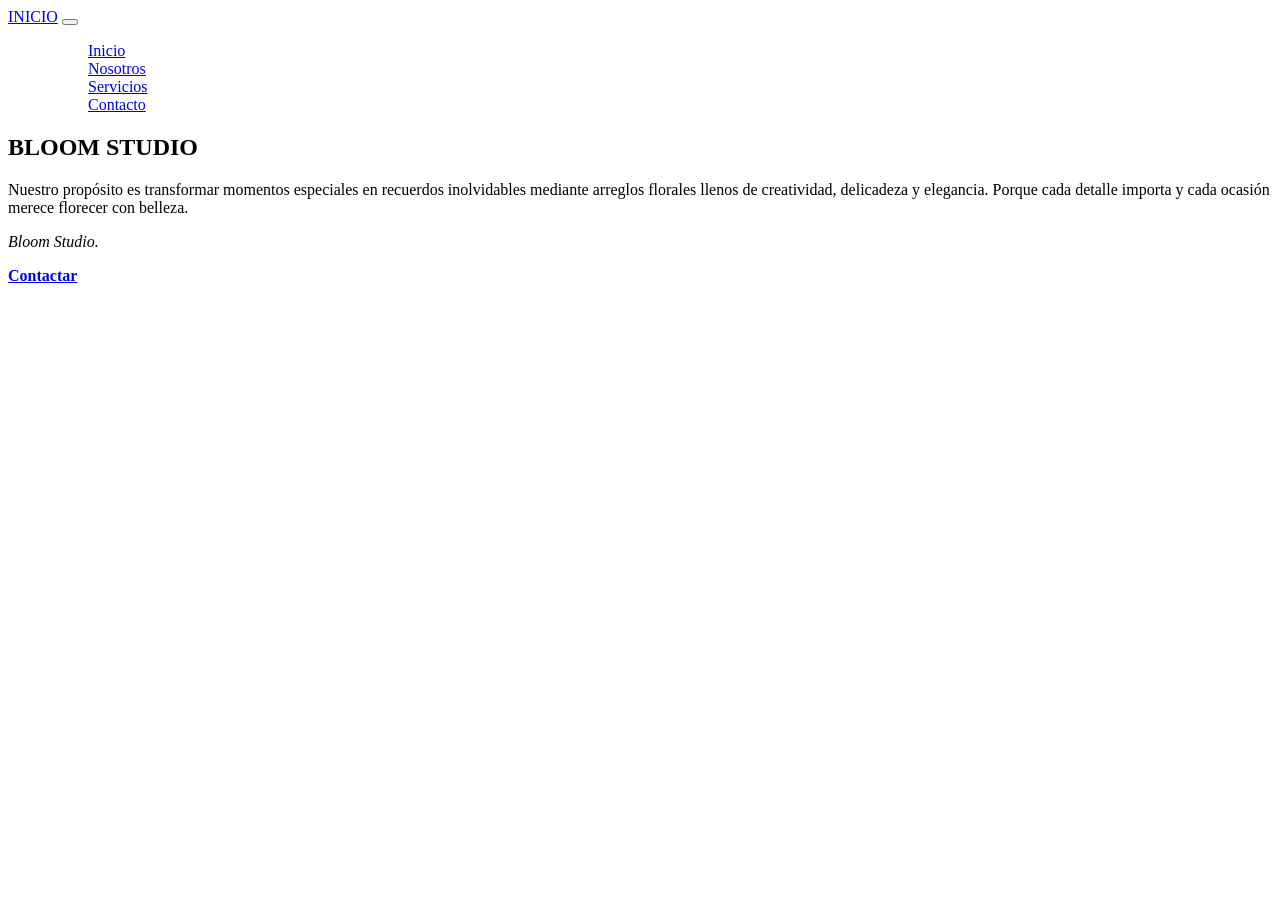
==== index.html @ 8b6452bd "Primer commit - Proyecto Bloom Studio" ====
<!DOCTYPE html>
<html lang="es">
<head>
    <meta charset="UTF-8">
    <meta name="viewport" content="width=device-width, initial-scale=1.0">
    <title>BLOOM ST.</title>
    <link rel="stylesheet" href="./css/estilos.css">
</head>
    <header class="header">
        <a href="Index.html" class="logo">INICIO</a>

        <button class="Navegacion" id="btnMenu">
            <span></span>
            <span></span>
            <span></span>
        </button>
            <ul>
                <ul><a href="Index.html">Inicio</a></ul>
                <ul><a href="Nosotros.html">Nosotros</a></ul>
                <ul><a href="Servicios.html">Servicios</a></ul>
                <ul><a href="contacto.html">Contacto</a></ul>
            </ul>
    </header>
<body>
    <main>
        <section class = "Cotenido portada">        
            <h1><strong>BLOOM STUDIO</strong></h1>
            <p>Nuestro propósito es transformar momentos especiales en recuerdos inolvidables mediante arreglos florales llenos de creatividad, delicadeza y elegancia. Porque cada detalle importa y cada ocasión merece florecer con belleza.</p>
            <p><em>Bloom Studio.</em></p>
            <a href="Contacto.html" class = "boton"><strong>Contactar</strong></a>
        </section>

    </main>

</body>
---- css/estilos.css ----
/*Paleta de colores a utilizar 
:root {
    --color-fondo: #F5F1E8;
    --color-secundario: #8A9A7B;
    --color-principal: #344536;
}*/
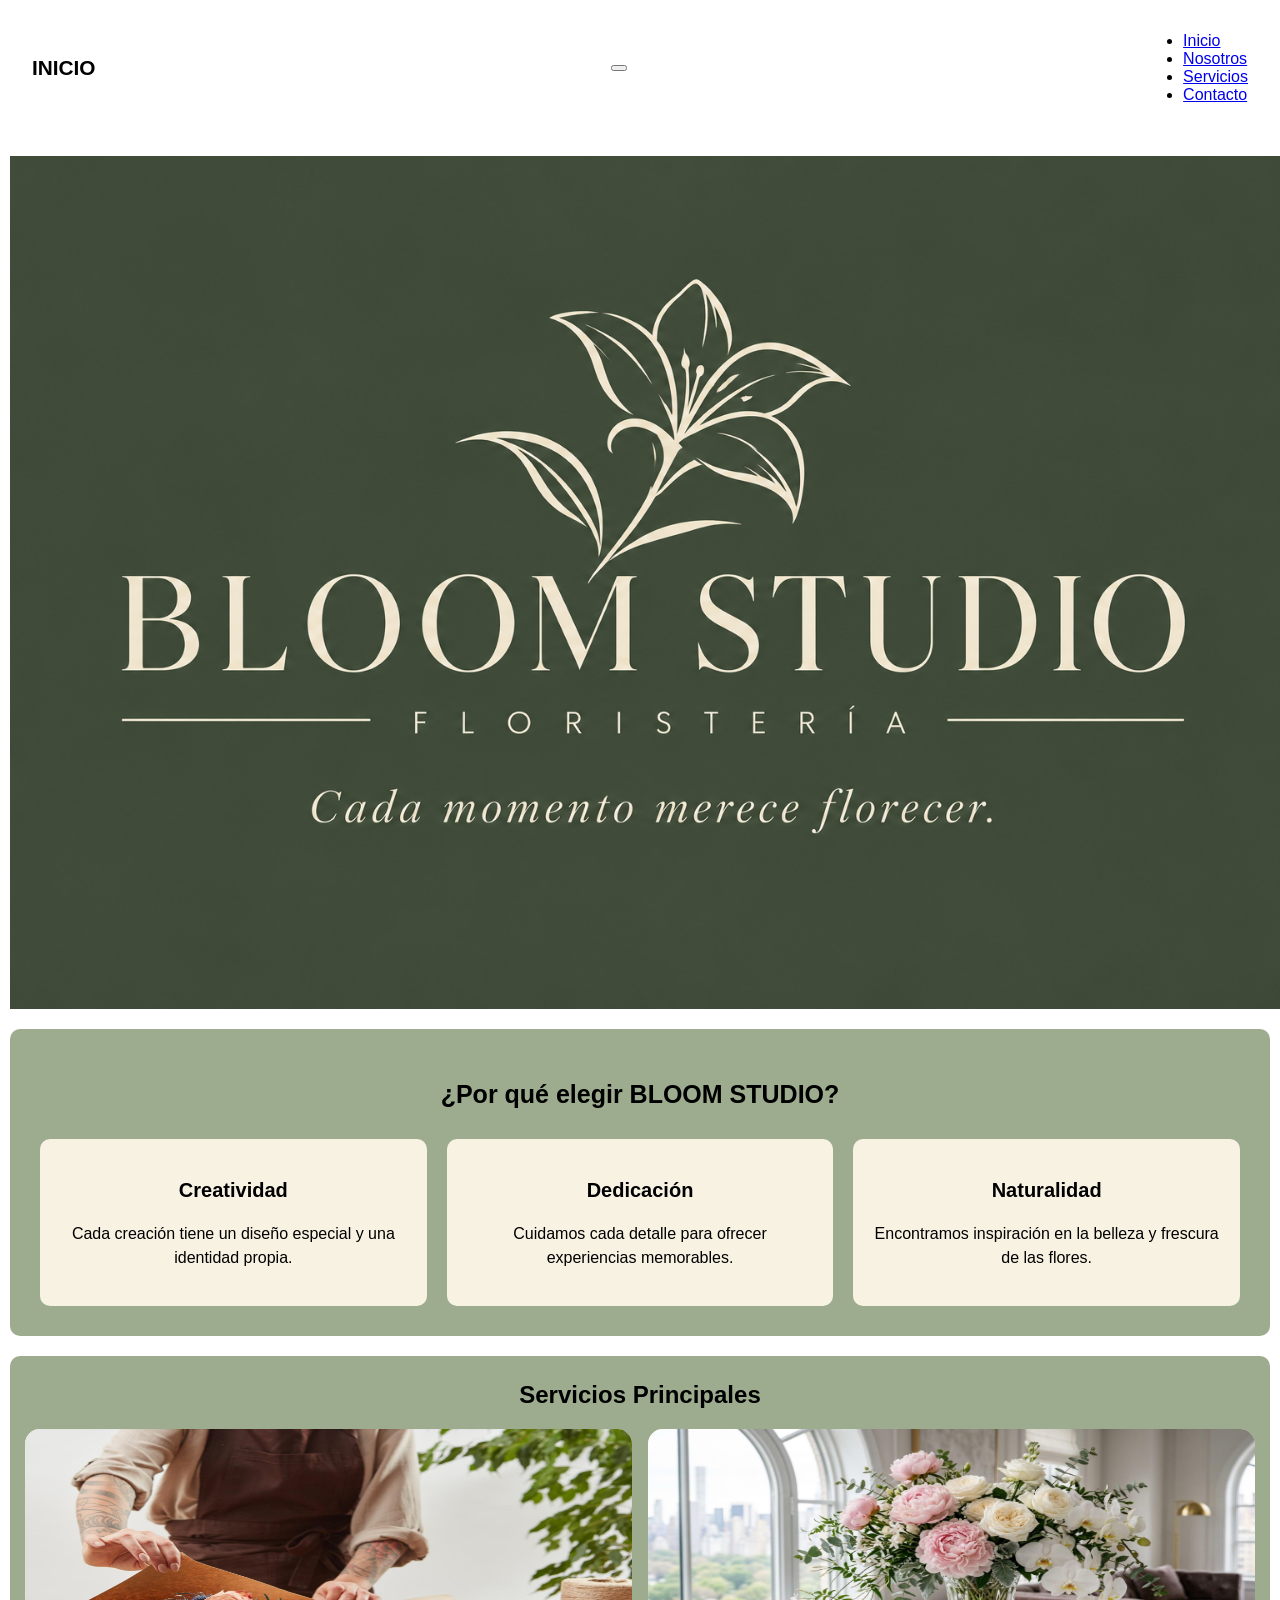
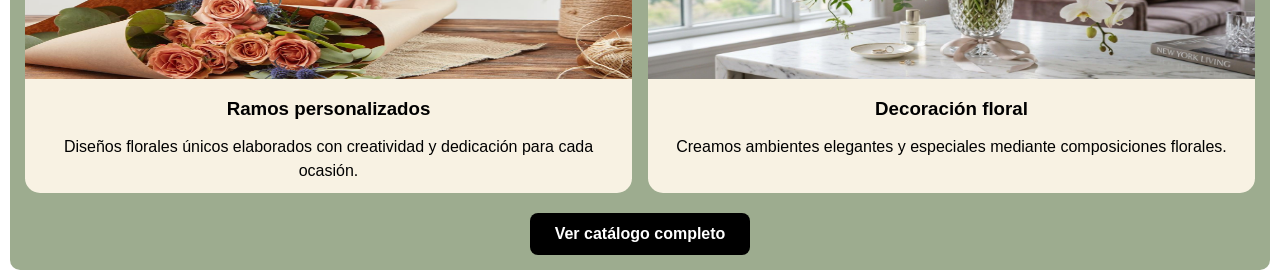
==== commit 6b8d85e0: "mitad del trabajo pagina index" ====
--- a/index.html
+++ b/index.html
@@ -1,11 +1,15 @@
 <!DOCTYPE html>
 <html lang="es">
+
 <head>
     <meta charset="UTF-8">
     <meta name="viewport" content="width=device-width, initial-scale=1.0">
     <title>BLOOM ST.</title>
     <link rel="stylesheet" href="./css/estilos.css">
 </head>
+
+<body>
+
     <header class="header">
         <a href="Index.html" class="logo">INICIO</a>
 
@@ -14,22 +18,95 @@
             <span></span>
             <span></span>
         </button>
-            <ul>
-                <ul><a href="Index.html">Inicio</a></ul>
-                <ul><a href="Nosotros.html">Nosotros</a></ul>
-                <ul><a href="Servicios.html">Servicios</a></ul>
-                <ul><a href="contacto.html">Contacto</a></ul>
-            </ul>
+
+        <ul>
+            <li><a href="Index.html">Inicio</a></li>
+            <li><a href="Nosotros.html">Nosotros</a></li>
+            <li><a href="Servicios.html">Servicios</a></li>
+            <li><a href="contacto.html">Contacto</a></li>
+        </ul>
     </header>
-<body>
+
     <main>
-        <section class = "Cotenido portada">        
-            <h1><strong>BLOOM STUDIO</strong></h1>
-            <p>Nuestro propósito es transformar momentos especiales en recuerdos inolvidables mediante arreglos florales llenos de creatividad, delicadeza y elegancia. Porque cada detalle importa y cada ocasión merece florecer con belleza.</p>
-            <p><em>Bloom Studio.</em></p>
-            <a href="Contacto.html" class = "boton"><strong>Contactar</strong></a>
+
+        <div class="contenedor-principal">
+
+        <section class="portada">
+        <img src="img/portadalogo.png" alt="BLOOM STUDIO Floristería">
+    </section>
+
+    <section class="contenedor-secundario">
+
+        <h2>¿Por qué elegir BLOOM STUDIO?</h2>
+
+        <div class="detalle">
+
+            <article>
+                <h3>Creatividad</h3>
+                <p>Cada creación tiene un diseño especial y una identidad propia.</p>
+            </article>
+
+            <article>
+                <h3>Dedicación</h3>
+                <p>Cuidamos cada detalle para ofrecer experiencias memorables.</p>
+            </article>
+
+            <article>
+                <h3>Naturalidad</h3>
+                <p>Encontramos inspiración en la belleza y frescura de las flores.</p>
+            </article>
+
+        </div>
+
+    </section>
+        </div>
+        
+
+        <section class="contenido servicios">
+
+            <div class="contenedor-cards">
+
+                <h2>Servicios Principales</h2>
+
+                <div class="cards">
+
+                    <article class="tarjeta">
+                        <img src="img/S.ramos personalizados.jpg"
+                            alt="Ramos de flores personalizados">
+
+                        <h3>Ramos personalizados</h3>
+
+                        <p>
+                            Diseños florales únicos elaborados con
+                            creatividad y dedicación para cada ocasión.
+                        </p>
+                    </article>
+
+                    <article class="tarjeta">
+                        <img src="img/imagen decoracion3.jpg"
+                            alt="Decoración floral para eventos">
+
+                        <h3>Decoración floral</h3>
+
+                        <p>
+                            Creamos ambientes elegantes y especiales
+                            mediante composiciones florales.
+                        </p>
+                    </article>
+
+                </div>
+
+                <div class="contenedor-boton">
+                    <a href="Servicios.html" class="boton">
+                        Ver catálogo completo
+                    </a>
+                </div>
+
+            </div>
+
         </section>
 
     </main>
 
 </body>
+</html>
--- a/css/estilos.css
+++ b/css/estilos.css
@@ -1,6 +1,178 @@
-/*Paleta de colores a utilizar 
+
+/* Paleta de colores */
 :root {
-    --color-fondo: #F5F1E8;
-    --color-secundario: #8A9A7B;
-    --color-principal: #344536;
-}*/+    --color-fondo: #ffffff;
+    --color-principal: #9dac8f;
+    --color-secundario: #f8f2e3;
+    --color-texto: #000;
+    --ancho-max: 1080px;
+}
+
+/* Configuración general */
+* {
+    box-sizing: border-box;
+}
+
+body {
+    margin: 0;
+    font-family: Arial, Helvetica, sans-serif;
+    color: var(--color-texto);
+    background-color: var(--color-fondo);
+}
+
+/* Encabezado */
+.header {
+    display: flex;
+    justify-content: space-between;
+    align-items: center;
+    padding: 1rem 2rem;
+}
+
+/* Logo */
+.logo {
+    font-size: 1.3rem;
+    font-weight: bold;
+    color: var(--color-texto);
+    text-decoration: none;
+}
+
+/* Portada principal */
+.portada {
+    width: 100%;
+    margin: 0;
+    padding: 0;
+}
+
+.portada img {
+    width: 100%;
+    margin: 20px 10px;
+    height: auto;
+    display: block;
+}
+
+/* Contenedor secundario */
+.contenedor-secundario {
+    background-color: var(--color-principal);
+    margin: 20px 10px;
+    padding: 30px;
+    border-radius: 10px;
+}
+
+/* Título de la sección */
+.contenedor-secundario h2 {
+    text-align: center;
+    font-size: 25px;
+    color: var(--color-texto);
+    margin-bottom: 30px;
+}
+
+/* Características */
+.detalle {
+    display: flex;
+    flex-wrap: wrap;
+    justify-content: space-between;
+    gap: 20px;
+}
+
+/* Tarjetas individuales */
+.detalle article {
+    flex: 1 1 250px;
+    background-color: var(--color-secundario);
+    padding: 20px;
+    border-radius: 10px;
+    text-align: center;
+}
+
+/* Títulos de las tarjetas */
+.detalle h3 {
+    color: var(--color-texto);
+    font-size: 20px;
+}
+
+/* Descripciones */
+.detalle p {
+    line-height: 1.5;
+}
+
+/* Contenedor de servicios */
+.contenedor-cards {
+    width: auto;
+    background-color: var(--color-principal);
+    padding: 15px;
+    border-radius: 10px;
+}
+
+/* Título de servicios */
+.contenedor-cards h2 {
+    text-align: center;
+    margin: 10px 0 20px;
+}
+
+/* Organización de las tarjetas */
+.cards {
+    display: flex;
+    flex-wrap: wrap;
+    gap: 1rem;
+}
+
+/* Tarjetas individuales */
+.tarjeta {
+    flex: 1 1 250px;
+    background-color: var(--color-secundario);
+    border-radius: 15px;
+    overflow: hidden;
+    transition: transform 0.2s;
+}
+
+/* Imágenes de servicios */
+.tarjeta img {
+    width: 100%;
+    height: 250px;
+}
+
+/* Títulos de servicios */
+.tarjeta h3 {
+    text-align: center;
+    margin: 15px;
+}
+
+/* Efecto al pasar el cursor */
+.tarjeta:hover {
+    transform: translateY(-6px);
+}
+
+/* Párrafos de las tarjetas */
+.tarjeta p {
+    margin: 10px;
+    line-height: 1.5;
+    text-align: center;
+}
+
+/* Sección de servicios */
+.servicios {
+    text-align: left;
+    margin: 10px;
+}
+
+/* Contenedor del botón */
+.contenedor-boton {
+    text-align: center;
+    margin-top: 20px;
+}
+
+/* Botón */
+.boton {
+    display: inline-block;
+    background-color: var(--color-texto);
+    color: white;
+    padding: 12px 25px;
+    border-radius: 8px;
+    text-decoration: none;
+    font-weight: bold;
+    transition: transform 0.2s;
+}
+
+/* Efecto del botón */
+.boton:hover {
+    transform: translateY(-2px);
+}
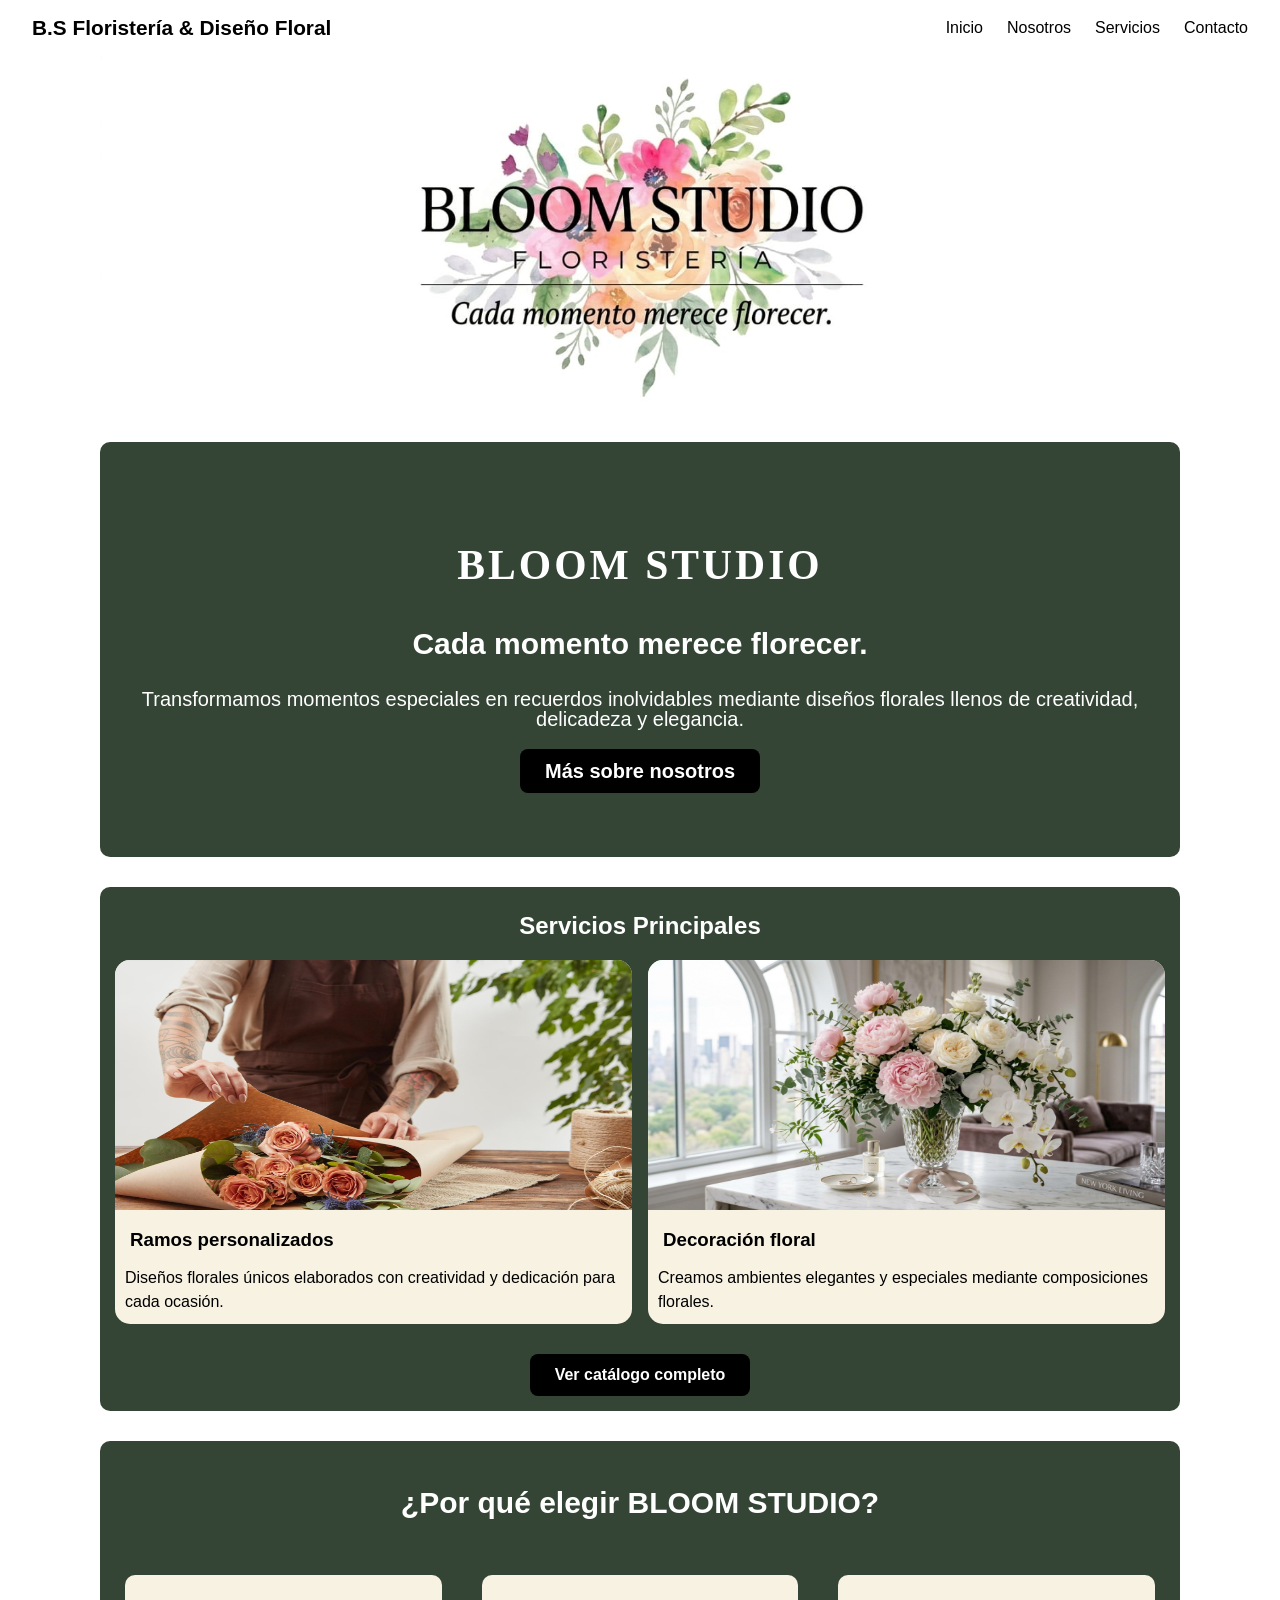
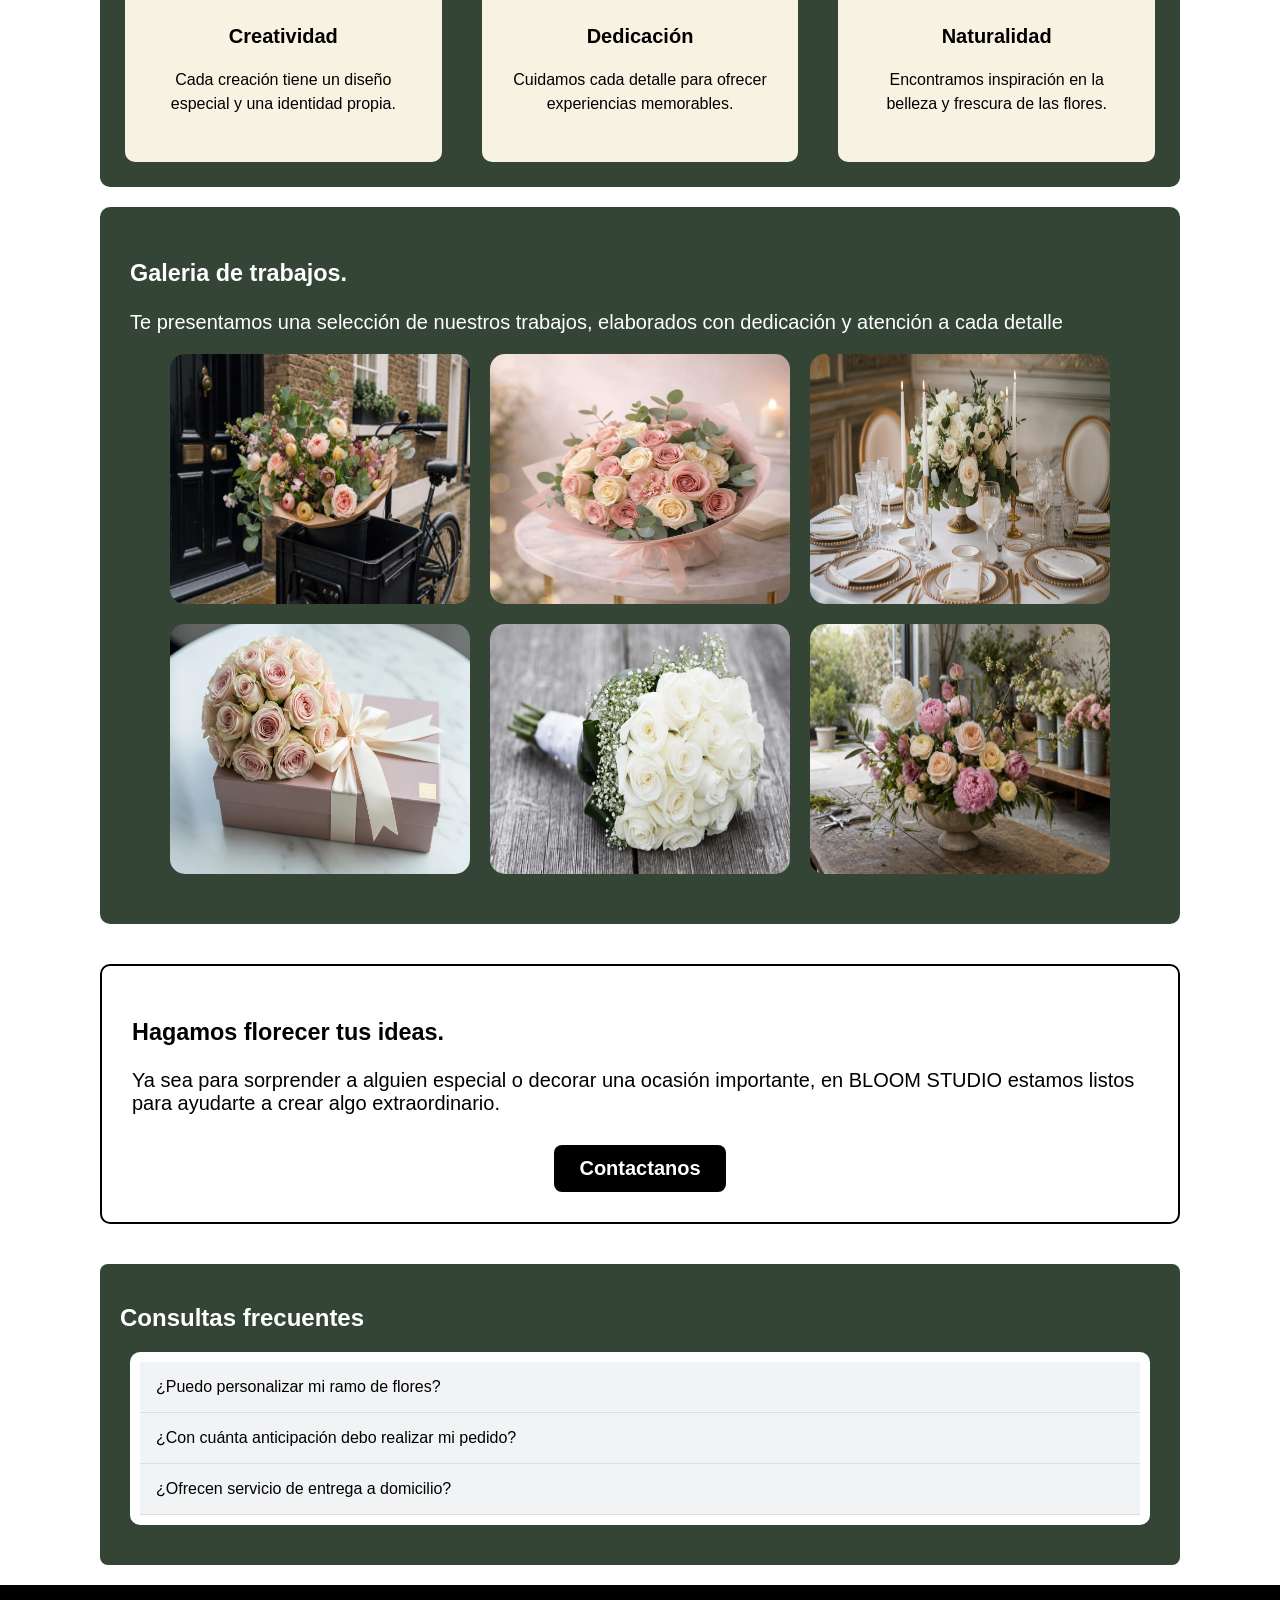
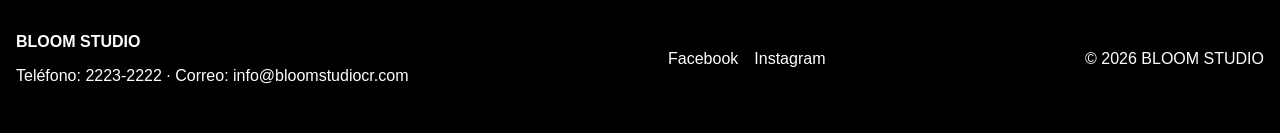
==== commit b1630bbb: "mejoras en la formulacion de la pagina" ====
--- a/index.html
+++ b/index.html
@@ -4,38 +4,102 @@
 <head>
     <meta charset="UTF-8">
     <meta name="viewport" content="width=device-width, initial-scale=1.0">
-    <title>BLOOM ST.</title>
+    <title>BLOOM ST</title>
     <link rel="stylesheet" href="./css/estilos.css">
 </head>
 
 <body>
 
-    <header class="header">
-        <a href="Index.html" class="logo">INICIO</a>
-
-        <button class="Navegacion" id="btnMenu">
+<header class="header">
+        <a href="Index.html" class="logo">B.S Floristería & Diseño Floral</a>
+
+        <button class="navegacion" id="btnMenu">
             <span></span>
             <span></span>
             <span></span>
         </button>
 
-        <ul>
-            <li><a href="Index.html">Inicio</a></li>
-            <li><a href="Nosotros.html">Nosotros</a></li>
-            <li><a href="Servicios.html">Servicios</a></li>
-            <li><a href="contacto.html">Contacto</a></li>
-        </ul>
+
+        <nav class = "menu">
+            <ul>
+                <li><a href="Index.html">Inicio</a></li>
+                <li><a href="Nosotros.html">Nosotros</a></li>
+                <li><a href="Servicios.html">Servicios</a></li>
+                <li><a href="contacto.html">Contacto</a></li>
+            </ul>
+        </nav>
     </header>
 
     <main>
+        <div class = "banner">
+            <img src = "img/portadalogonuevo.jpeg">
+        </div>
 
         <div class="contenedor-principal">
 
         <section class="portada">
-        <img src="img/portadalogo.png" alt="BLOOM STUDIO Floristería">
-    </section>
-
-    <section class="contenedor-secundario">
+            <h1>BLOOM STUDIO</h1>
+
+                <section class = "eslogan">
+                    <p><strong>Cada momento merece florecer.</strong></p>
+                </section>
+
+                <section class ="parrafo">
+                    <p>Transformamos momentos especiales en recuerdos inolvidables mediante diseños florales llenos de creatividad, delicadeza y elegancia.</p>
+                    <a href="nosotros.html" class="boton Nosotros">
+                        Más sobre nosotros
+                    </a>
+                </section>
+        </section>
+        </div>
+
+    </div>
+        
+
+        <section class="contenido servicios">
+
+            <div class="contenedor-cards">
+
+                <h2>Servicios Principales</h2>
+
+                <div class="cards">
+
+                    <article class="tarjeta">
+                        <img src="img/S.ramos personalizados.jpg"
+                            alt="Ramos de flores personalizados">
+
+                        <h3>Ramos personalizados</h3>
+
+                        <p>
+                            Diseños florales únicos elaborados con
+                            creatividad y dedicación para cada ocasión.
+                        </p>
+                    </article>
+
+                    <article class="tarjeta">
+                        <img src="img/imagen decoracion3.jpg"
+                            alt="Decoración floral para eventos">
+
+                        <h3>Decoración floral</h3>
+
+                        <p>
+                            Creamos ambientes elegantes y especiales
+                            mediante composiciones florales.
+                        </p>
+                    </article>
+
+                </div>
+
+                <div class="contenedor-boton">
+                    <a href="Servicios.html" class="boton">
+                        Ver catálogo completo
+                    </a>
+                </div>
+
+            </div>
+
+        </section>
+<div class="contenedor-secundario">
 
         <h2>¿Por qué elegir BLOOM STUDIO?</h2>
 
@@ -58,55 +122,84 @@
 
         </div>
 
-    </section>
-        </div>
-        
-
-        <section class="contenido servicios">
-
-            <div class="contenedor-cards">
-
-                <h2>Servicios Principales</h2>
-
-                <div class="cards">
-
-                    <article class="tarjeta">
-                        <img src="img/S.ramos personalizados.jpg"
-                            alt="Ramos de flores personalizados">
-
-                        <h3>Ramos personalizados</h3>
-
-                        <p>
-                            Diseños florales únicos elaborados con
-                            creatividad y dedicación para cada ocasión.
-                        </p>
-                    </article>
-
-                    <article class="tarjeta">
-                        <img src="img/imagen decoracion3.jpg"
-                            alt="Decoración floral para eventos">
-
-                        <h3>Decoración floral</h3>
-
-                        <p>
-                            Creamos ambientes elegantes y especiales
-                            mediante composiciones florales.
-                        </p>
-                    </article>
-
-                </div>
-
+</div>
+
+<div class="contenedor-terciario">
+            <h3>Galeria de trabajos.</h3>
+                <p>Te presentamos una selección de nuestros trabajos, elaborados con dedicación y atención a cada detalle</p>
+                <section class = "trabajos-realizados">
+                    <article class="decoracion">
+                        <img src="img/imagen decoracion1.jpg">
+                    </article>
+
+                    <article class="decoracion">
+                        <img src="img/portada1.jpg">
+                    </article>
+
+                    <article class="decoracion">
+                        <img src="img/imagen decoracion4.jpg">
+                    </article>
+
+                    <article class="decoracion">
+                        <img src="img/S.arreglos florales.jpg">
+                    </article>
+
+                    <article class="decoracion">
+                        <img src="img/S.arreglos de bodas.jpg">
+                    </article>
+
+                    <article class="decoracion">
+                        <img src="img/portada2.jpg">
+                    </article>
+                </section>
+        </div>
+
+
+        <div class="contenedor-cuarto">
+            <h3>Hagamos florecer tus ideas.</h3>
+                <p>Ya sea para sorprender a alguien especial o decorar una ocasión importante, en BLOOM STUDIO estamos listos para ayudarte a crear algo extraordinario.</p>
                 <div class="contenedor-boton">
                     <a href="Servicios.html" class="boton">
-                        Ver catálogo completo
+                        Contactanos
                     </a>
                 </div>
-
+        </div>
+
+
+    <section class="preguntas contenedor">
+        <h2>Consultas frecuentes</h2>
+            <div class="accordion">
+                <div class="item">
+                    <button class="titulo">¿Puedo personalizar mi ramo de flores?</button>
+                    <div class="contenido"><p>¡Por supuesto! Puedes elegir los tipos de flores, colores y estilo que deseas para crear un arreglo único y especial.</p></div>
+                </div>
+                <div class="item">
+                    <button class="titulo">¿Con cuánta anticipación debo realizar mi pedido?</button>
+                    <div class="contenido"><p>Recomendamos realizar tu pedido con al menos 24 a 48 horas de anticipación para garantizar la disponibilidad de las flores y preparar tu arreglo con todos los detalles que deseas.</p></div>
+                </div>
+                <div class="item">
+                    <button class="titulo">¿Ofrecen servicio de entrega a domicilio?</button>
+                    <div class="contenido"><p>Sí, contamos con servicio de entrega para que tus arreglos florales lleguen hasta la puerta de tu casa o al lugar que elijas.</p></div>
+                </div>
             </div>
-
-        </section>
-
-    </main>
+    </section>
+
+
+
+</main>
+    <footer class="footer">
+        <div>
+            <p><strong>BLOOM STUDIO</strong></p>
+            <p>Teléfono: 2223-2222 · Correo: info@bloomstudiocr.com</p>
+        </div>
+
+        <ul class="redes">
+            <li><a href="https://www.facebook.com/" target="_blank" rel="noopener">Facebook</a></li>
+            <li><a href="https://www.instagram.com/" target="_blank" rel="noopener">Instagram</a></li>
+        </ul>
+
+        <p>&copy; 2026 BLOOM STUDIO</p>
+    </footer>
 
 </body>
 </html>
--- a/css/estilos.css
+++ b/css/estilos.css
@@ -2,9 +2,10 @@
 /* Paleta de colores */
 :root {
     --color-fondo: #ffffff;
-    --color-principal: #9dac8f;
+    --color-principal: #344536;
     --color-secundario: #f8f2e3;
     --color-texto: #000;
+    --color-texto2: #ffff;
     --ancho-max: 1080px;
 }
 
@@ -15,8 +16,8 @@
 
 body {
     margin: 0;
-    font-family: Arial, Helvetica, sans-serif;
-    color: var(--color-texto);
+    font-family: Helvetica;
+    color: var(--color-texto2);
     background-color: var(--color-fondo);
 }
 
@@ -28,42 +29,118 @@
     padding: 1rem 2rem;
 }
 
-/* Logo */
+.contenedor {
+    width: 100%;
+    max-width: var(--ancho-max);
+    margin: 0 auto;
+    padding: 0 1rem;
+}
+
 .logo {
     font-size: 1.3rem;
     font-weight: bold;
     color: var(--color-texto);
-    text-decoration: none;
+    text-decoration:none;
+}
+
+.menu ul{
+    display: flex;
+    gap: 1.5rem;;
+    list-style:none;
+    text-decoration:none;
+    margin: 0;
+    padding: 0;
+}
+
+.menu a{
+    color: var(--color-texto);
+    text-decoration:none;
+}
+
+.menu a:hover{
+    color: var(--color-principal);
+}
+
+.navegacion{
+    display: flex;
+    flex-direction:column;
+    gap: 5px;
+    padding: 0.5rem;
+    background:none;
+    border: 0;
+    cursor:pointer;
+}
+
+.navegacion span{
+    display: block;
+    width: 26px;
+    height: 3px;
+    background: var(--color-texto);
+    border-radius: 2px;
+    transition: transform .2s, opacity .2s;
+}
+
+.banner {
+    width: 100%;
+    max-width: var(--ancho-max);
+    margin: 0 auto;
+}
+
+.banner img {
+    width: 100%;
+    height: auto;
+    display: block;
 }
 
 /* Portada principal */
 .portada {
     width: 100%;
-    margin: 0;
-    padding: 0;
-}
-
-.portada img {
-    width: 100%;
-    margin: 20px 10px;
-    height: auto;
-    display: block;
+    max-width: var(--ancho-max);
+    margin: 30px auto;
+    background-color: var(--color-principal);
+    border-radius: 10px;
+    padding: 10px;
+    text-align: center;
+}
+
+.portada h1 {
+    font-family:'Times New Roman';
+    display: inline-block;
+    font-size: 10px;
+    margin-bottom: 10px;
+    letter-spacing: 3px;
+    border-radius: 8px;
+
+}
+
+.eslogan {
+    font-size: 30px;
+    line-height: 1;
+    text-decoration-style: double;
+}
+
+.parrafo {
+    font-size: 20px;
+    line-height: 1;
 }
 
 /* Contenedor secundario */
 .contenedor-secundario {
+    width: 100%;
+    max-width: var(--ancho-max);
+    margin: 30px auto 20px;
     background-color: var(--color-principal);
-    margin: 20px 10px;
-    padding: 30px;
+    padding: 15px;
     border-radius: 10px;
 }
 
 /* Título de la sección */
 .contenedor-secundario h2 {
-    text-align: center;
-    font-size: 25px;
-    color: var(--color-texto);
-    margin-bottom: 30px;
+    padding: 5px;
+    text-align: center;
+    font-size: 30px;
+    color: var(--color-texto2);
+    margin-bottom: 40px;
 }
 
 /* Características */
@@ -72,14 +149,16 @@
     flex-wrap: wrap;
     justify-content: space-between;
     gap: 20px;
+    color: var(--color-texto);
 }
 
 /* Tarjetas individuales */
 .detalle article {
     flex: 1 1 250px;
     background-color: var(--color-secundario);
-    padding: 20px;
-    border-radius: 10px;
+    padding: 30px;
+    border-radius: 10px;
+    margin: 10px;
     text-align: center;
 }
 
@@ -96,10 +175,13 @@
 
 /* Contenedor de servicios */
 .contenedor-cards {
-    width: auto;
+    width: 100%;
+    max-width: var(--ancho-max);
+    margin: 0 auto;
     background-color: var(--color-principal);
     padding: 15px;
     border-radius: 10px;
+    
 }
 
 /* Título de servicios */
@@ -113,6 +195,7 @@
     display: flex;
     flex-wrap: wrap;
     gap: 1rem;
+    color: var(--color-texto);
 }
 
 /* Tarjetas individuales */
@@ -128,12 +211,14 @@
 .tarjeta img {
     width: 100%;
     height: 250px;
+    
 }
 
 /* Títulos de servicios */
 .tarjeta h3 {
-    text-align: center;
+    text-align: left;
     margin: 15px;
+    color: var(--color-texto);
 }
 
 /* Efecto al pasar el cursor */
@@ -145,26 +230,28 @@
 .tarjeta p {
     margin: 10px;
     line-height: 1.5;
-    text-align: center;
+    text-align: left;
 }
 
 /* Sección de servicios */
 .servicios {
-    text-align: left;
-    margin: 10px;
+    width: 100%;
+    max-width: var(--ancho-max);
+    margin: 10px auto;
+    text-align: left;
 }
 
 /* Contenedor del botón */
 .contenedor-boton {
-    text-align: center;
-    margin-top: 20px;
+    margin-top: 30px;
+    text-align: center;
 }
 
 /* Botón */
 .boton {
     display: inline-block;
     background-color: var(--color-texto);
-    color: white;
+    color: var(--color-texto2);
     padding: 12px 25px;
     border-radius: 8px;
     text-decoration: none;
@@ -175,4 +262,165 @@
 /* Efecto del botón */
 .boton:hover {
     transform: translateY(-2px);
-}
+    transform: scale(1.05);
+}
+
+.contenedor-terciario {
+    width: 100%;
+    max-width: var(--ancho-max);
+    margin: 0 auto 40px;
+    padding: 30px;
+    text-align: left;
+    font-size: 20px;
+    color: var(--color-texto2);
+    background-color: var(--color-principal);
+    border-radius: 10px;
+}
+
+.contenedor-cuarto {
+    width: 100%;
+    max-width: var(--ancho-max);
+    margin: 0 auto 40px;
+    padding: 30px;
+    text-align: left;
+    font-size: 20px;
+    color: var(--color-texto);
+    border:2px solid var(--color-texto);
+    border-radius: 10px;
+}
+
+/* Galería de trabajos */
+.trabajos-realizados {
+    display: flex;
+    flex-wrap: wrap;
+    justify-content: center;
+    gap: 20px;
+    margin: 20px;
+}
+
+/* Tarjetas de imágenes */
+.decoracion {
+    flex: 1 1 250px;
+    max-width: 300px;
+    background-color: var(--color-secundario);
+    border-radius: 15px;
+    overflow: hidden;
+    transition: transform 0.3s;
+}
+
+/* Imágenes */
+.decoracion img {
+    width: 100%;
+    height: 250px;
+    display: block;
+}
+
+/* Efecto al pasar el cursor */
+.decoracion:hover {
+    transform: scale(1.05);
+}
+
+
+/* footer */
+.footer{
+    text-align: center;
+    display:flex;
+    flex-direction:column;
+    gap: 1rem;
+    padding: 2rem 1rem;
+    background-color: var(--color-texto);
+    color:var(--color-texto2);
+}
+
+footer a{
+color: var(--color-texto2);
+text-decoration:none;
+}
+
+/*Redes sociales*/
+.redes{
+    display: flex;
+    justify-content: center;
+    gap: 1rem;
+    list-style: none;
+    margin: 0;
+    padding: 0;
+}
+
+/*Preguntas frecuentes*/
+.preguntas {
+    width: 100%;
+    max-width: var(--ancho-max);
+    margin: 20px auto;
+    padding: 20px;
+    background-color: var(--color-principal);
+    border-radius: 8px;
+}
+/* Acordeón */
+.accordion {
+    margin: 20px 10px;
+    padding: 10px;
+    background-color: var(--color-fondo);
+    border-radius: 10px;
+}
+
+.accordion h2 {
+    text-align: center;
+}
+
+.accordion .titulo {
+    width: 100%;
+    padding: 1rem;
+    text-align: left;
+    font-size: 1rem;
+    background-color: var(--color-fondo);
+    border: 0;
+    border-bottom: 1px solid var(--color-texto);
+    cursor: pointer;
+}
+
+.accordion .contenido {
+    display: none;
+    padding: 2 1rem;
+}
+
+.accordion .item.activo .contenido {
+    display: block;
+}
+
+.accordion .titulo {
+    width: 100%;
+    padding: 1rem;
+    text-align: left;
+    font-size: 1rem;
+    background: #f1f3f5;
+    border: 0;
+    border-bottom: 1px solid #ddd;
+    cursor: pointer;
+}
+
+.accordion .contenido { display: none; padding: 0 1rem; }
+.accordion .item.activo .contenido { display: block; }
+
+/* base: celular */
+.menu { display: none; }        /* lo abrirá la hamburguesa */
+
+@media (min-width: 501px) {
+.portada h1 { font-size: 2.1rem; }
+}
+
+@media (min-width: 701px) {
+.portada { padding: 4rem 2rem; }
+.footer {
+    flex-direction: row;
+    justify-content: space-between;
+    align-items: center;
+    text-align: left;
+}
+}
+
+@media (min-width: 991px) {
+    .menu { display: block; }       /* menú normal en pantalla grande */
+    .navegacion { display: none; }
+    .portada h1 { font-size: 2.6rem; }
+}
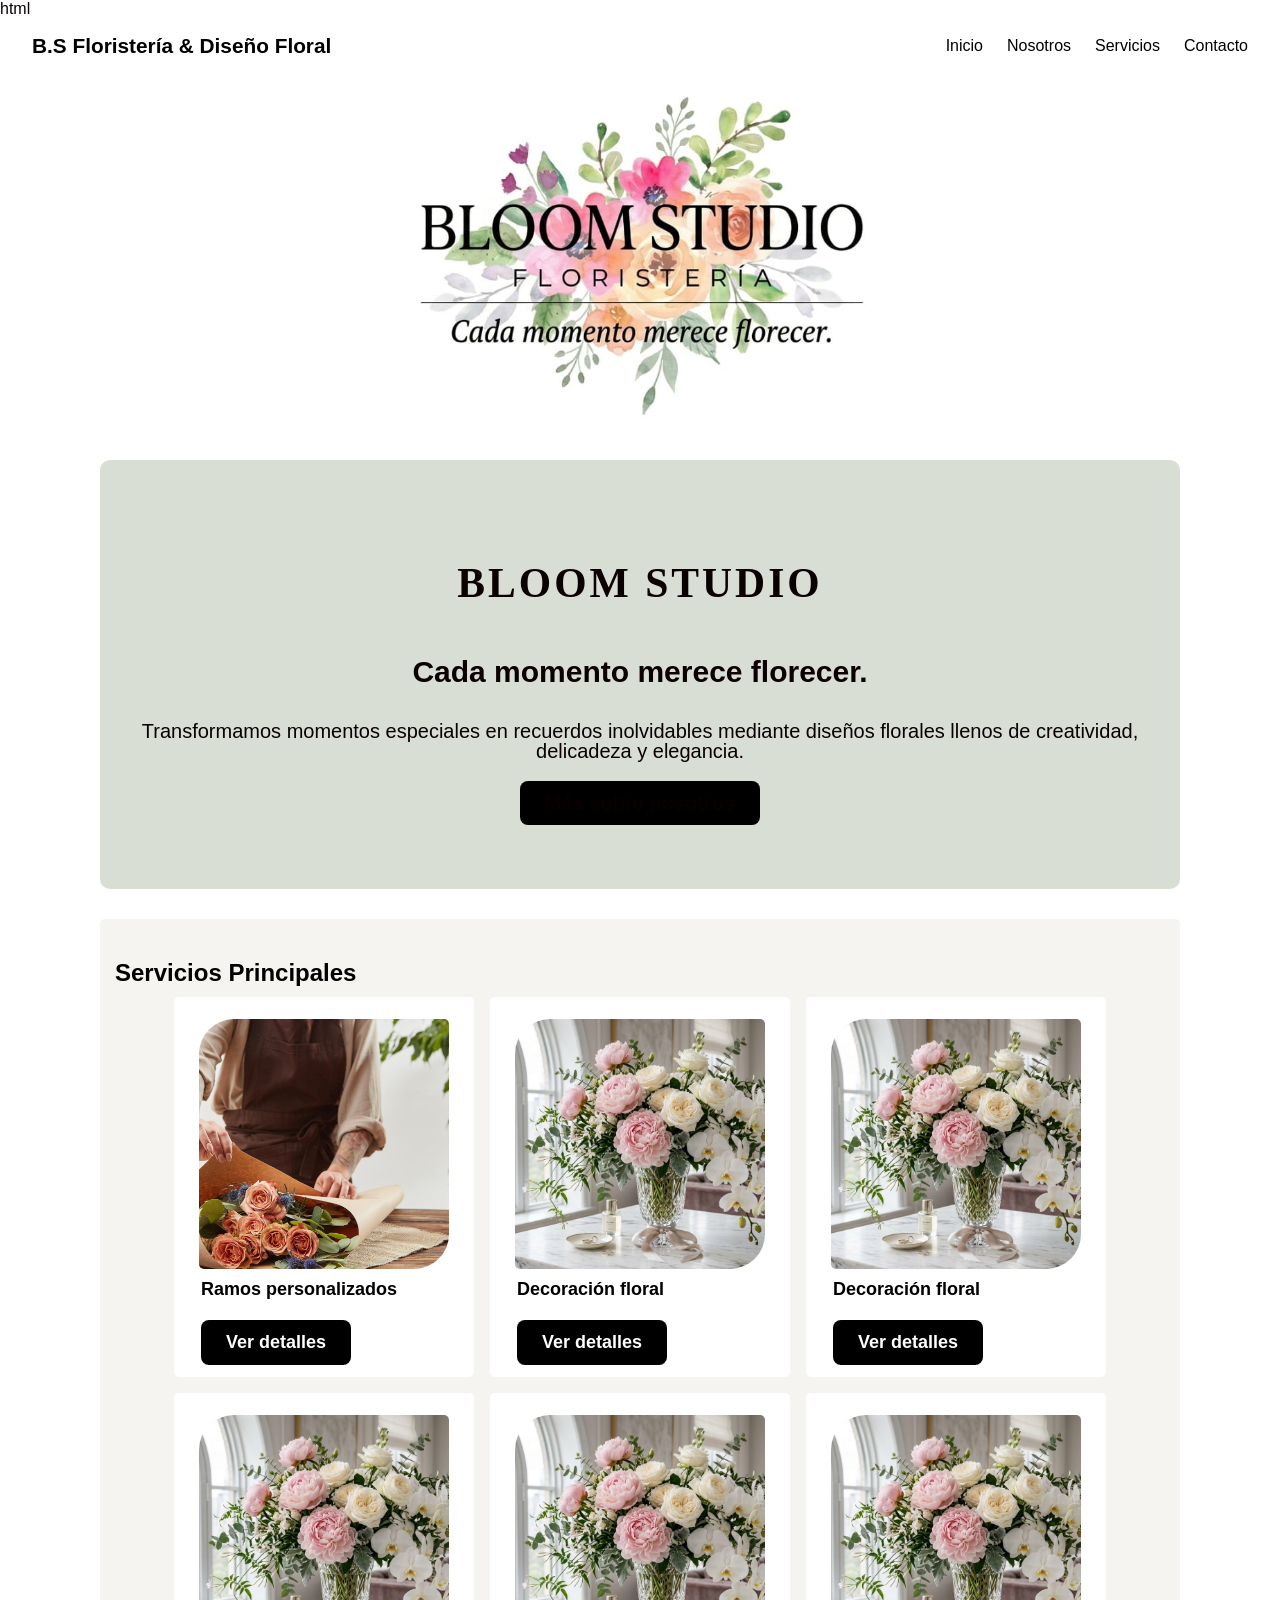
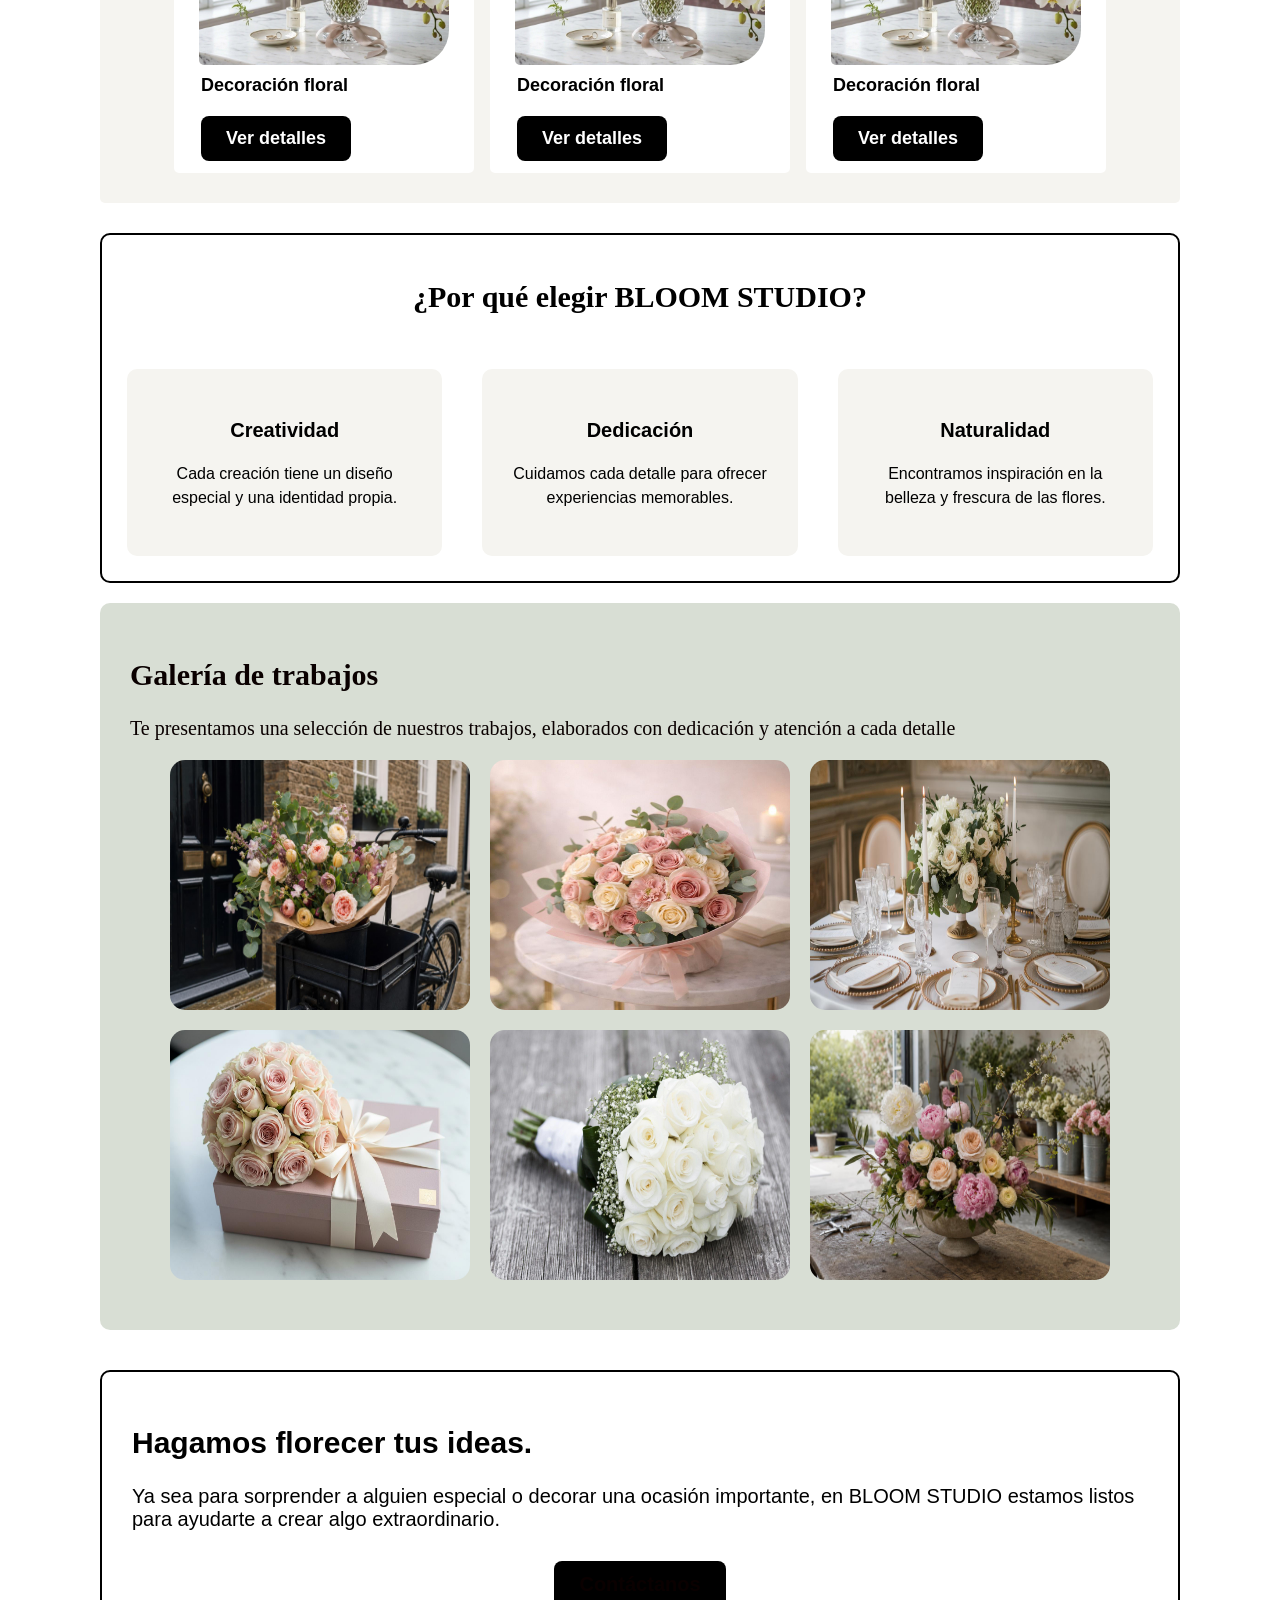
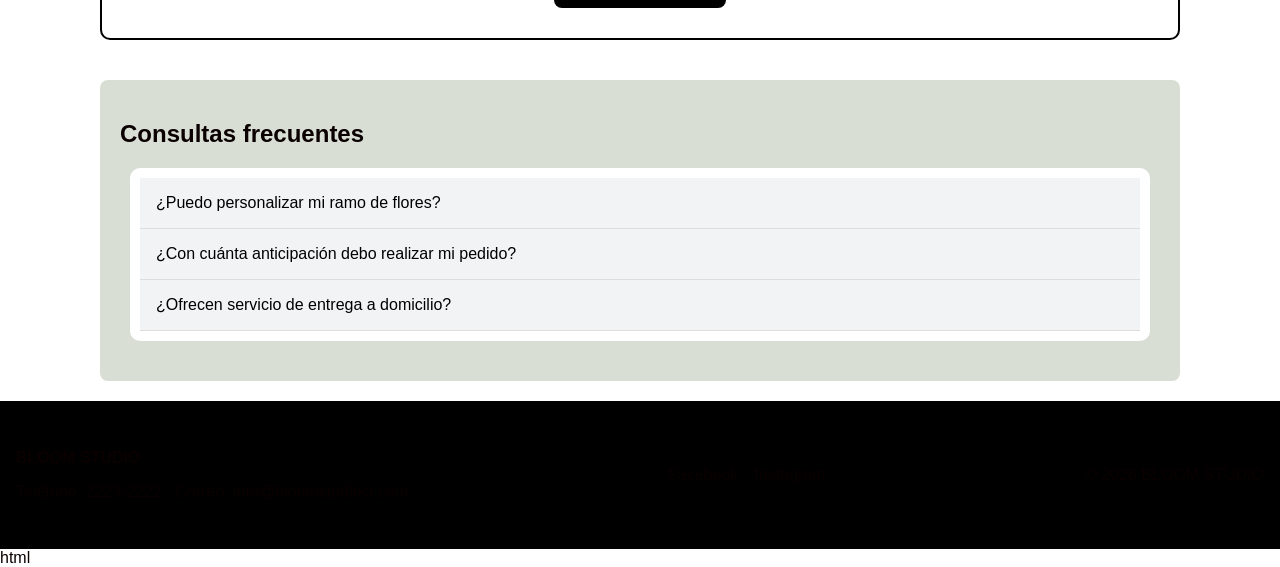
==== commit 5f651b96: "ajustes en paleta de colores y tarjetas" ====
--- a/index.html
+++ b/index.html
@@ -1,3 +1,4 @@
+html
 <!DOCTYPE html>
 <html lang="es">
 
@@ -10,7 +11,7 @@
 
 <body>
 
-<header class="header">
+    <header class="header">
         <a href="Index.html" class="logo">B.S Floristería & Diseño Floral</a>
 
         <button class="navegacion" id="btnMenu">
@@ -19,8 +20,7 @@
             <span></span>
         </button>
 
-
-        <nav class = "menu">
+        <nav class="menu">
             <ul>
                 <li><a href="Index.html">Inicio</a></li>
                 <li><a href="Nosotros.html">Nosotros</a></li>
@@ -31,31 +31,31 @@
     </header>
 
     <main>
-        <div class = "banner">
-            <img src = "img/portadalogonuevo.jpeg">
+
+        <div class="banner">
+            <img src="img/portadalogonuevo.jpeg" alt="Portada de BLOOM STUDIO">
         </div>
 
         <div class="contenedor-principal">
 
-        <section class="portada">
-            <h1>BLOOM STUDIO</h1>
-
-                <section class = "eslogan">
+            <section class="portada">
+                <h1>BLOOM STUDIO</h1>
+
+                <div class="eslogan">
                     <p><strong>Cada momento merece florecer.</strong></p>
-                </section>
-
-                <section class ="parrafo">
+                </div>
+
+                <div class="parrafo">
                     <p>Transformamos momentos especiales en recuerdos inolvidables mediante diseños florales llenos de creatividad, delicadeza y elegancia.</p>
+
                     <a href="nosotros.html" class="boton Nosotros">
                         Más sobre nosotros
                     </a>
-                </section>
-        </section>
-        </div>
-
-    </div>
-        
-
+                </div>
+            </section>
+
+        </div>
+    
         <section class="contenido servicios">
 
             <div class="contenedor-cards">
@@ -69,125 +69,164 @@
                             alt="Ramos de flores personalizados">
 
                         <h3>Ramos personalizados</h3>
-
-                        <p>
-                            Diseños florales únicos elaborados con
-                            creatividad y dedicación para cada ocasión.
-                        </p>
-                    </article>
-
-                    <article class="tarjeta">
-                        <img src="img/imagen decoracion3.jpg"
-                            alt="Decoración floral para eventos">
-
-                        <h3>Decoración floral</h3>
-
-                        <p>
-                            Creamos ambientes elegantes y especiales
-                            mediante composiciones florales.
-                        </p>
-                    </article>
-
-                </div>
-
-                <div class="contenedor-boton">
-                    <a href="Servicios.html" class="boton">
-                        Ver catálogo completo
-                    </a>
-                </div>
-
-            </div>
-
-        </section>
-<div class="contenedor-secundario">
-
-        <h2>¿Por qué elegir BLOOM STUDIO?</h2>
-
-        <div class="detalle">
-
-            <article>
-                <h3>Creatividad</h3>
-                <p>Cada creación tiene un diseño especial y una identidad propia.</p>
-            </article>
-
-            <article>
-                <h3>Dedicación</h3>
-                <p>Cuidamos cada detalle para ofrecer experiencias memorables.</p>
-            </article>
-
-            <article>
-                <h3>Naturalidad</h3>
-                <p>Encontramos inspiración en la belleza y frescura de las flores.</p>
-            </article>
-
-        </div>
-
-</div>
-
-<div class="contenedor-terciario">
-            <h3>Galeria de trabajos.</h3>
-                <p>Te presentamos una selección de nuestros trabajos, elaborados con dedicación y atención a cada detalle</p>
-                <section class = "trabajos-realizados">
-                    <article class="decoracion">
-                        <img src="img/imagen decoracion1.jpg">
-                    </article>
-
-                    <article class="decoracion">
-                        <img src="img/portada1.jpg">
-                    </article>
-
-                    <article class="decoracion">
-                        <img src="img/imagen decoracion4.jpg">
-                    </article>
-
-                    <article class="decoracion">
-                        <img src="img/S.arreglos florales.jpg">
-                    </article>
-
-                    <article class="decoracion">
-                        <img src="img/S.arreglos de bodas.jpg">
-                    </article>
-
-                    <article class="decoracion">
-                        <img src="img/portada2.jpg">
-                    </article>
-                </section>
-        </div>
-
-
-        <div class="contenedor-cuarto">
-            <h3>Hagamos florecer tus ideas.</h3>
-                <p>Ya sea para sorprender a alguien especial o decorar una ocasión importante, en BLOOM STUDIO estamos listos para ayudarte a crear algo extraordinario.</p>
-                <div class="contenedor-boton">
-                    <a href="Servicios.html" class="boton">
-                        Contactanos
-                    </a>
-                </div>
-        </div>
-
-
-    <section class="preguntas contenedor">
-        <h2>Consultas frecuentes</h2>
+                        <a href="#" class="boton">Ver detalles</a>
+                    </article>
+
+                    <article class="tarjeta">
+                        <img src="img/imagen decoracion3.jpg"
+                            alt="Decoración floral para eventos">
+
+                        <h3>Decoración floral</h3>
+                        <a href="#" class="boton">Ver detalles</a>
+                    </article>
+
+                    <article class="tarjeta">
+                        <img src="img/imagen decoracion3.jpg"
+                            alt="Decoración floral para eventos">
+
+                        <h3>Decoración floral</h3>
+                        <a href="#" class="boton">Ver detalles</a>
+                    </article>
+
+                    <article class="tarjeta">
+                        <img src="img/imagen decoracion3.jpg"
+                            alt="Decoración floral para eventos">
+
+                        <h3>Decoración floral</h3>
+                        <a href="#" class="boton">Ver detalles</a>
+                    </article>
+
+                        <article class="tarjeta">
+                        <img src="img/imagen decoracion3.jpg"
+                            alt="Decoración floral para eventos">
+
+                        <h3>Decoración floral</h3>
+                        <a href="#" class="boton">Ver detalles</a>
+                    </article>
+
+                    <article class="tarjeta">
+                        <img src="img/imagen decoracion3.jpg"
+                            alt="Decoración floral para eventos">
+
+                        <h3>Decoración floral</h3>
+                        <a href="#" class="boton">Ver detalles</a>
+                    </article>
+
+                </div>
+        </div>
+
+        </section>
+
+        <section class="contenedor-secundario">
+
+            <h2>¿Por qué elegir BLOOM STUDIO?</h2>
+
+            <div class="detalle">
+
+                <article>
+                    <h3>Creatividad</h3>
+                    <p>Cada creación tiene un diseño especial y una identidad propia.</p>
+                </article>
+
+                <article>
+                    <h3>Dedicación</h3>
+                    <p>Cuidamos cada detalle para ofrecer experiencias memorables.</p>
+                </article>
+
+                <article>
+                    <h3>Naturalidad</h3>
+                    <p>Encontramos inspiración en la belleza y frescura de las flores.</p>
+                </article>
+
+            </div>
+
+        </section>
+
+        <section class="contenedor-terciario">
+
+            <h2>Galería de trabajos</h2>
+
+            <p>Te presentamos una selección de nuestros trabajos, elaborados con dedicación y atención a cada detalle</p>
+
+            <div class="trabajos-realizados">
+
+                <article class="decoracion">
+                    <img src="img/imagen decoracion1.jpg" alt="Decoración floral 1">
+                </article>
+
+                <article class="decoracion">
+                    <img src="img/portada1.jpg" alt="Trabajo floral de portada">
+                </article>
+
+                <article class="decoracion">
+                    <img src="img/imagen decoracion4.jpg" alt="Decoración floral 4">
+                </article>
+
+                <article class="decoracion">
+                    <img src="img/S.arreglos florales.jpg" alt="Arreglos florales">
+                </article>
+
+                <article class="decoracion">
+                    <img src="img/S.arreglos de bodas.jpg" alt="Arreglos florales para bodas">
+                </article>
+
+                <article class="decoracion">
+                    <img src="img/portada2.jpg" alt="Trabajo floral de portada 2">
+                </article>
+
+            </div>
+
+        </section>
+
+        <section class="contenedor-cuarto">
+
+            <h2>Hagamos florecer tus ideas.</h2>
+
+            <p>Ya sea para sorprender a alguien especial o decorar una ocasión importante, en BLOOM STUDIO estamos listos para ayudarte a crear algo extraordinario.</p>
+
+            <div class="contenedor-boton">
+                <a href="contacto.html" class="boton">
+                    Contáctanos
+                </a>
+            </div>
+
+        </section>
+
+        <section class="preguntas contenedor">
+
+            <h2>Consultas frecuentes</h2>
+
             <div class="accordion">
+
                 <div class="item">
                     <button class="titulo">¿Puedo personalizar mi ramo de flores?</button>
-                    <div class="contenido"><p>¡Por supuesto! Puedes elegir los tipos de flores, colores y estilo que deseas para crear un arreglo único y especial.</p></div>
-                </div>
+                    <div class="contenido">
+                        <p>¡Por supuesto! Puedes elegir los tipos de flores, colores y estilo que deseas para crear un arreglo único y especial.</p>
+                    </div>
+                </div>
+
                 <div class="item">
                     <button class="titulo">¿Con cuánta anticipación debo realizar mi pedido?</button>
-                    <div class="contenido"><p>Recomendamos realizar tu pedido con al menos 24 a 48 horas de anticipación para garantizar la disponibilidad de las flores y preparar tu arreglo con todos los detalles que deseas.</p></div>
-                </div>
+                    <div class="contenido">
+                        <p>Recomendamos realizar tu pedido con al menos 24 a 48 horas de anticipación para garantizar la disponibilidad de las flores y preparar tu arreglo con todos los detalles que deseas.</p>
+                    </div>
+                </div>
+
                 <div class="item">
                     <button class="titulo">¿Ofrecen servicio de entrega a domicilio?</button>
-                    <div class="contenido"><p>Sí, contamos con servicio de entrega para que tus arreglos florales lleguen hasta la puerta de tu casa o al lugar que elijas.</p></div>
-                </div>
-            </div>
-    </section>
-
-
-
-</main>
+                    <div class="contenido">
+                        <p>Sí, contamos con servicio de entrega para que tus arreglos florales lleguen hasta la puerta de tu casa o al lugar que elijas.</p>
+                    </div>
+                </div>
+
+            </div>
+
+        </section>
+
+    </main>
+
     <footer class="footer">
+
         <div>
             <p><strong>BLOOM STUDIO</strong></p>
             <p>Teléfono: 2223-2222 · Correo: info@bloomstudiocr.com</p>
@@ -199,7 +238,8 @@
         </ul>
 
         <p>&copy; 2026 BLOOM STUDIO</p>
+
     </footer>
 
 </body>
-</html>
+html
--- a/css/estilos.css
+++ b/css/estilos.css
@@ -2,10 +2,11 @@
 /* Paleta de colores */
 :root {
     --color-fondo: #ffffff;
-    --color-principal: #344536;
-    --color-secundario: #f8f2e3;
+    --color-principal: #D8DED4;
+    --color-secundario:#F5F4F0; 
+    --color-tarjetas: #fffef8;
     --color-texto: #000;
-    --color-texto2: #ffff;
+    --color-texto2: #0a0000;
     --ancho-max: 1080px;
 }
 
@@ -93,31 +94,37 @@
 }
 
 /* Portada principal */
+
+/* Portada principal */
 .portada {
     width: 100%;
     max-width: var(--ancho-max);
     margin: 30px auto;
     background-color: var(--color-principal);
     border-radius: 10px;
-    padding: 10px;
+    padding: 4rem 2rem;
     text-align: center;
 }
 
 .portada h1 {
-    font-family:'Times New Roman';
+    font-family: 'Times New Roman';
     display: inline-block;
-    font-size: 10px;
-    margin-bottom: 10px;
+    font-size: 2.6rem;
+    margin-bottom: 15px;
     letter-spacing: 3px;
     border-radius: 8px;
-
 }
 
 .eslogan {
     font-size: 30px;
-    line-height: 1;
-    text-decoration-style: double;
-}
+    line-height: 1.3;
+    margin-bottom: 15px;
+}
+
+.parrafo {
+    font-size: 18px;
+    line-height: 1.5;
+}   
 
 .parrafo {
     font-size: 20px;
@@ -129,17 +136,20 @@
     width: 100%;
     max-width: var(--ancho-max);
     margin: 30px auto 20px;
-    background-color: var(--color-principal);
+    background-color: var(--color-fondo);
     padding: 15px;
     border-radius: 10px;
+    border-color: #000;
+    border:2px solid var(--color-texto);
 }
 
 /* Título de la sección */
 .contenedor-secundario h2 {
+    font-family:'Times New Roman';
     padding: 5px;
     text-align: center;
     font-size: 30px;
-    color: var(--color-texto2);
+    color: var(--color-texto);
     margin-bottom: 40px;
 }
 
@@ -178,59 +188,71 @@
     width: 100%;
     max-width: var(--ancho-max);
     margin: 0 auto;
-    background-color: var(--color-principal);
-    padding: 15px;
-    border-radius: 10px;
+    background-color: var(--color-secundario);
+    padding: 30px 15px;
+    border-radius: 5px;
     
 }
 
 /* Título de servicios */
 .contenedor-cards h2 {
-    text-align: center;
-    margin: 10px 0 20px;
+    text-align: left;
+    margin: 10px 0 10px;
+    color: var(--color-texto);
 }
 
 /* Organización de las tarjetas */
 .cards {
     display: flex;
     flex-wrap: wrap;
+    justify-content: center;
     gap: 1rem;
     color: var(--color-texto);
 }
 
 /* Tarjetas individuales */
 .tarjeta {
-    flex: 1 1 250px;
-    background-color: var(--color-secundario);
-    border-radius: 15px;
+    flex: 0 1 300px;
+    background-color: var(--color-fondo);
+    border-radius: 5px;
     overflow: hidden;
     transition: transform 0.2s;
-}
+    border:2px solid var(--color-fondo);
+}
+
 
 /* Imágenes de servicios */
 .tarjeta img {
-    width: 100%;
+    width: 250px;
     height: 250px;
-    
-}
+    display: block;
+    object-fit: cover;
+    margin: 0 auto;
+    margin: 20px auto 0;
+    border-radius: 35px 5px 35px 5px;
+}
+
+
 
 /* Títulos de servicios */
 .tarjeta h3 {
     text-align: left;
-    margin: 15px;
-    color: var(--color-texto);
+    margin: 10px 25px;
+    color: var(--color-texto);
+    font-size: 18px;
+}
+
+.tarjeta .boton{
+    text-align: right;
+    margin: 10px 25px;
+    color: var(--color-fondo);
+    font-size: 18px;
+    background-color: var(--color-texto);
 }
 
 /* Efecto al pasar el cursor */
 .tarjeta:hover {
     transform: translateY(-6px);
-}
-
-/* Párrafos de las tarjetas */
-.tarjeta p {
-    margin: 10px;
-    line-height: 1.5;
-    text-align: left;
 }
 
 /* Sección de servicios */
@@ -266,6 +288,7 @@
 }
 
 .contenedor-terciario {
+    font-family:'Times New Roman';
     width: 100%;
     max-width: var(--ancho-max);
     margin: 0 auto 40px;
@@ -320,6 +343,72 @@
     transform: scale(1.05);
 }
 
+/*Redes sociales*/
+.redes{
+    display: flex;
+    justify-content: center;
+    gap: 1rem;
+    list-style: none;
+    margin: 0;
+    padding: 0;
+}
+
+/*Preguntas frecuentes*/
+.preguntas {
+    width: 100%;
+    max-width: var(--ancho-max);
+    margin: 20px auto;
+    padding: 20px;
+    background-color: var(--color-principal);
+    border-radius: 8px;
+}
+/* Acordeón */
+.accordion {
+    margin: 20px 10px;
+    padding: 10px;
+    background-color: var(--color-fondo);
+    border-radius: 10px;
+}
+
+.accordion h2 {
+    text-align: center;
+}
+
+.accordion .titulo {
+    width: 100%;
+    padding: 1rem;
+    text-align: left;
+    font-size: 1rem;
+    background-color: var(--color-fondo);
+    border: 0;
+    border-bottom: 1px solid var(--color-texto);
+    cursor: pointer;
+}
+
+.accordion .contenido {
+    display: none;
+    padding: 2 1rem;
+}
+
+.accordion .item.activo .contenido {
+    display: block;
+}
+
+.accordion .titulo {
+    width: 100%;
+    padding: 1rem;
+    text-align: left;
+    font-size: 1rem;
+    background: #f1f3f5;
+    border: 0;
+    border-bottom: 1px solid #ddd;
+    cursor: pointer;
+}
+
+.accordion .contenido { display: none; padding: 0 1rem; }
+.accordion .item.activo .contenido { display: block; }
+
+
 
 /* footer */
 .footer{
@@ -335,72 +424,8 @@
 footer a{
 color: var(--color-texto2);
 text-decoration:none;
-}
-
-/*Redes sociales*/
-.redes{
-    display: flex;
-    justify-content: center;
-    gap: 1rem;
-    list-style: none;
-    margin: 0;
-    padding: 0;
-}
-
-/*Preguntas frecuentes*/
-.preguntas {
-    width: 100%;
-    max-width: var(--ancho-max);
-    margin: 20px auto;
-    padding: 20px;
-    background-color: var(--color-principal);
-    border-radius: 8px;
-}
-/* Acordeón */
-.accordion {
-    margin: 20px 10px;
-    padding: 10px;
-    background-color: var(--color-fondo);
-    border-radius: 10px;
-}
-
-.accordion h2 {
-    text-align: center;
-}
-
-.accordion .titulo {
-    width: 100%;
-    padding: 1rem;
-    text-align: left;
-    font-size: 1rem;
-    background-color: var(--color-fondo);
-    border: 0;
-    border-bottom: 1px solid var(--color-texto);
-    cursor: pointer;
-}
-
-.accordion .contenido {
-    display: none;
-    padding: 2 1rem;
-}
-
-.accordion .item.activo .contenido {
-    display: block;
-}
-
-.accordion .titulo {
-    width: 100%;
-    padding: 1rem;
-    text-align: left;
-    font-size: 1rem;
-    background: #f1f3f5;
-    border: 0;
-    border-bottom: 1px solid #ddd;
-    cursor: pointer;
-}
-
-.accordion .contenido { display: none; padding: 0 1rem; }
-.accordion .item.activo .contenido { display: block; }
+text-align: center;
+}
 
 /* base: celular */
 .menu { display: none; }        /* lo abrirá la hamburguesa */
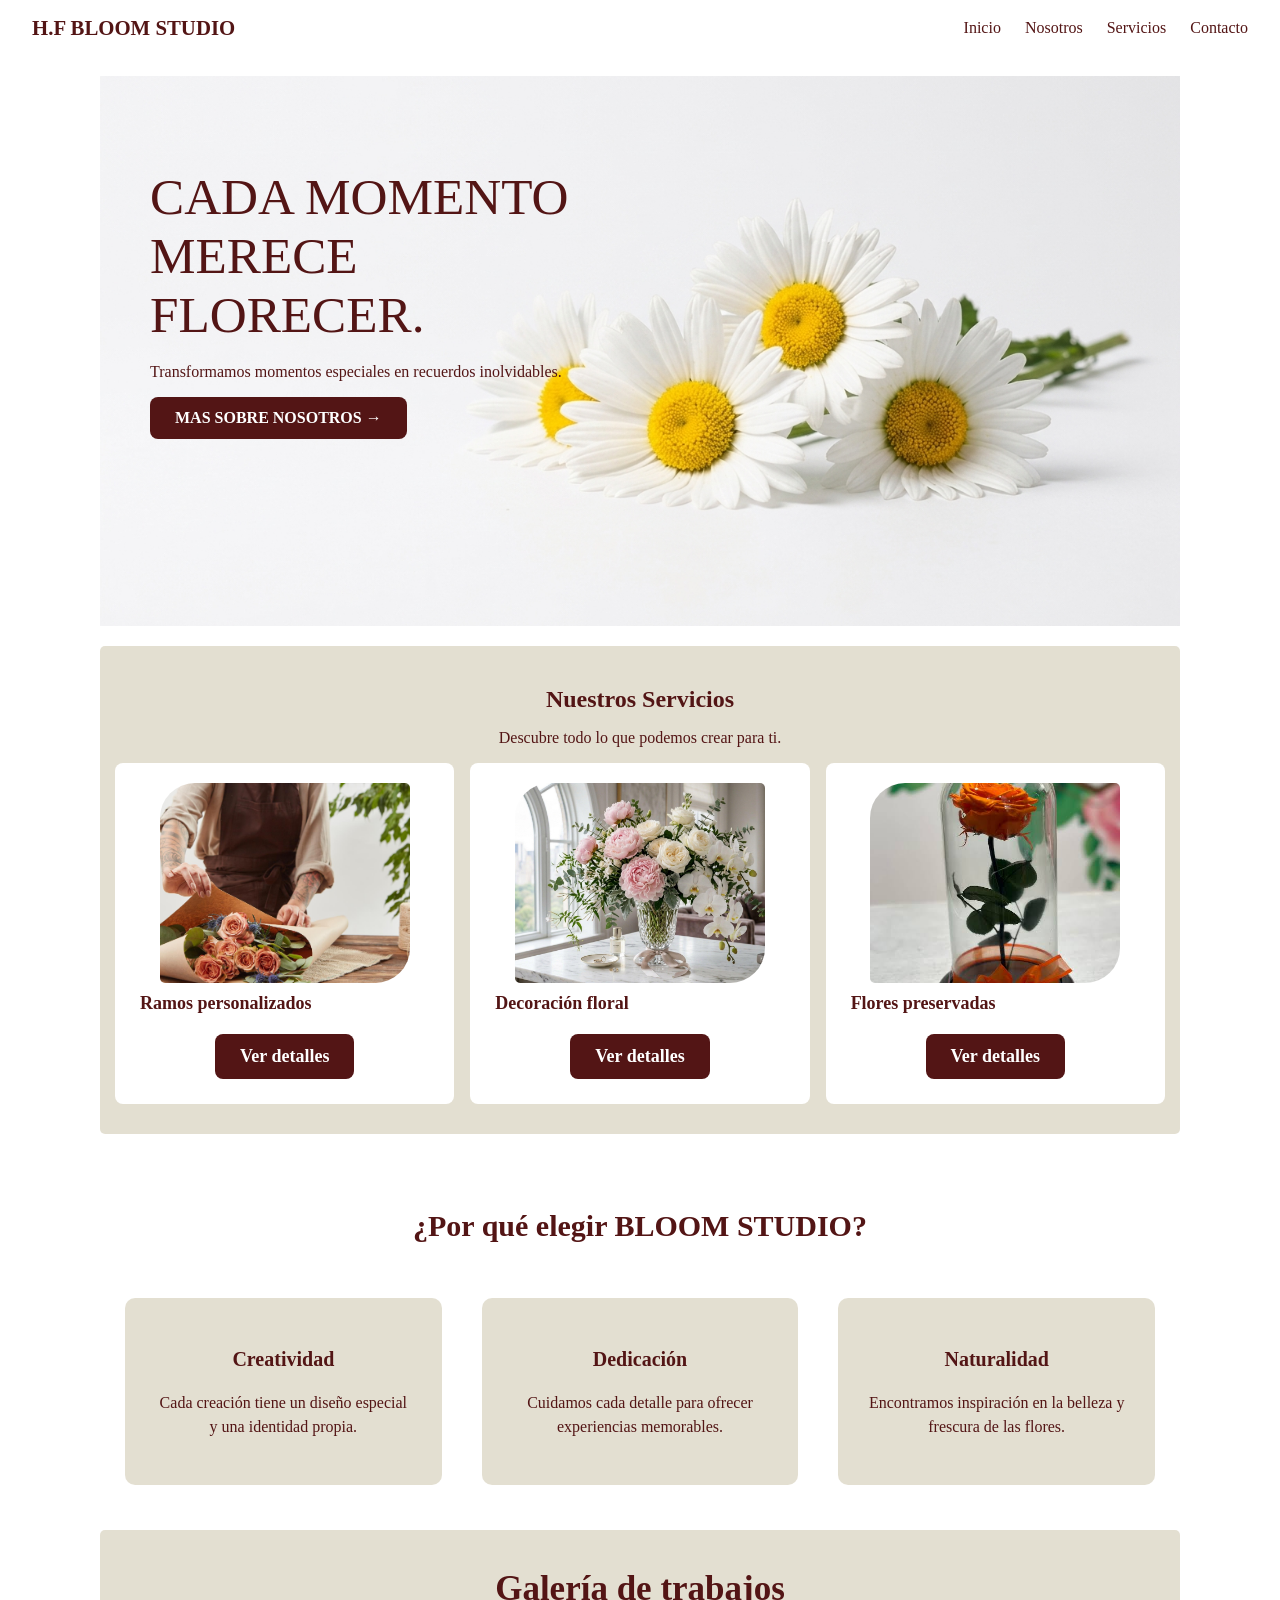
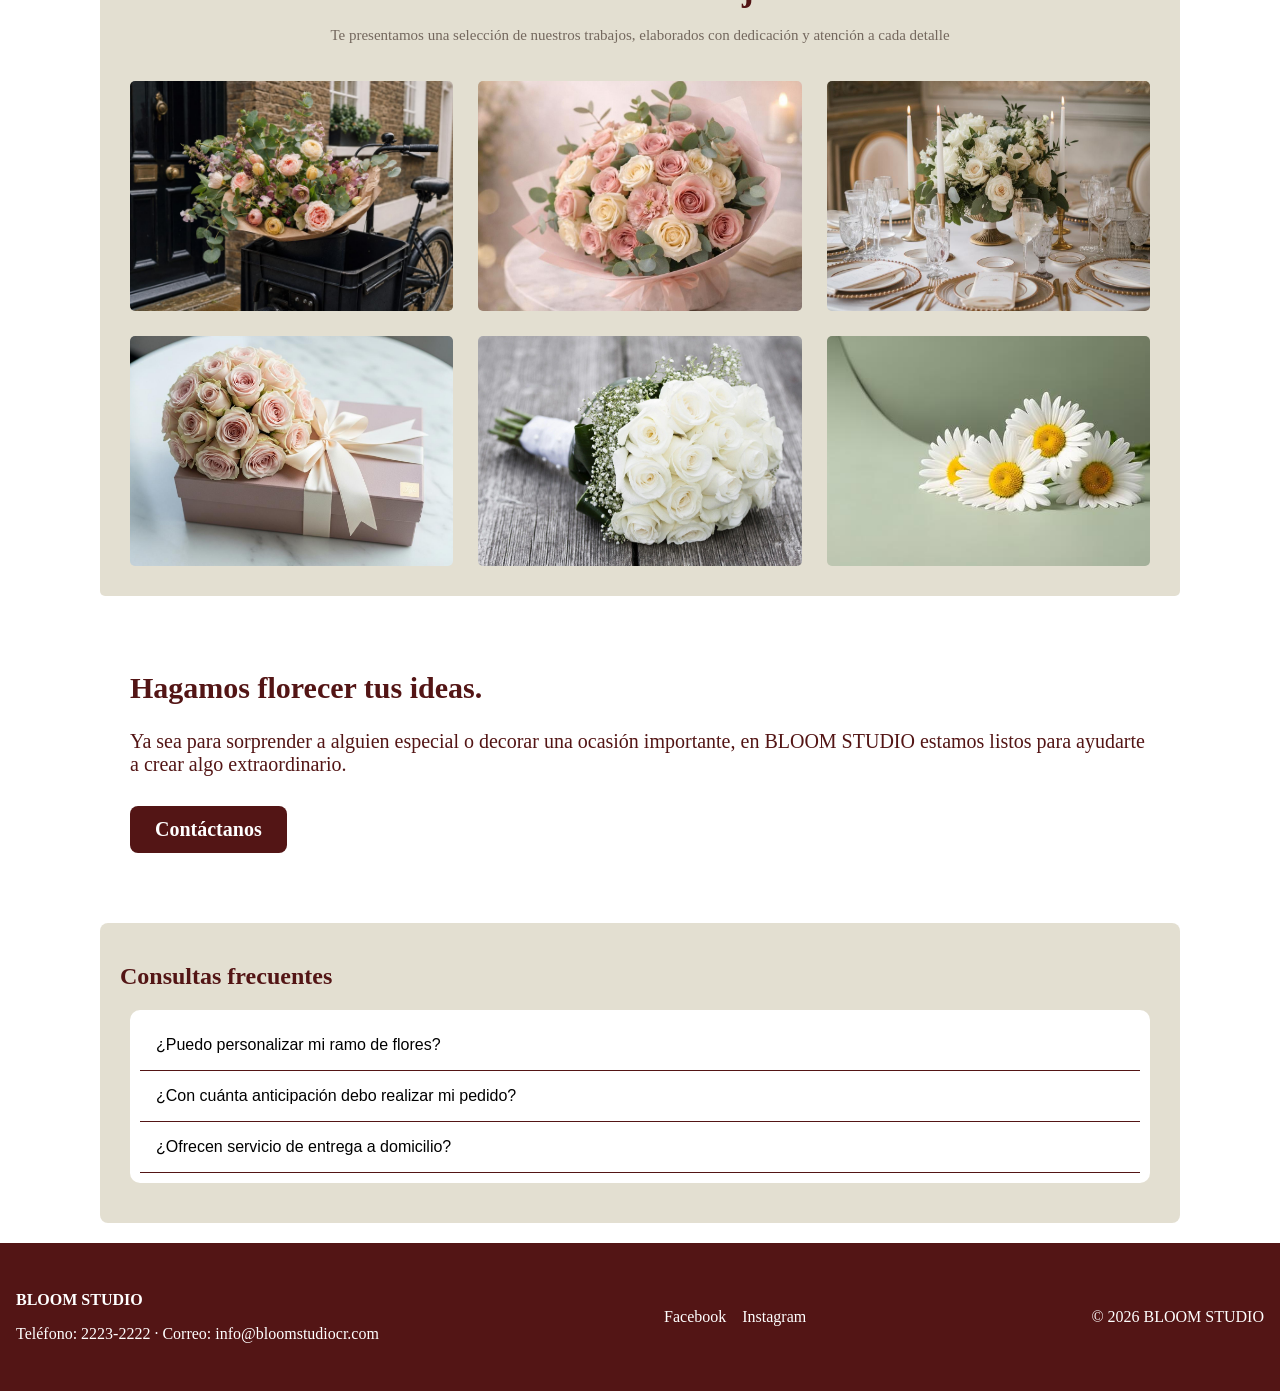
==== commit c5cd1315: "index listo y css completo" ====
--- a/index.html
+++ b/index.html
@@ -1,4 +1,4 @@
-html
+<html>
 <!DOCTYPE html>
 <html lang="es">
 
@@ -12,7 +12,7 @@
 <body>
 
     <header class="header">
-        <a href="Index.html" class="logo">B.S Floristería & Diseño Floral</a>
+        <a href="Index.html" class="logo">H.F BLOOM STUDIO</a>
 
         <button class="navegacion" id="btnMenu">
             <span></span>
@@ -32,36 +32,28 @@
 
     <main>
 
-        <div class="banner">
-            <img src="img/portadalogonuevo.jpeg" alt="Portada de BLOOM STUDIO">
-        </div>
-
-        <div class="contenedor-principal">
-
-            <section class="portada">
-                <h1>BLOOM STUDIO</h1>
-
-                <div class="eslogan">
-                    <p><strong>Cada momento merece florecer.</strong></p>
-                </div>
-
-                <div class="parrafo">
-                    <p>Transformamos momentos especiales en recuerdos inolvidables mediante diseños florales llenos de creatividad, delicadeza y elegancia.</p>
-
-                    <a href="nosotros.html" class="boton Nosotros">
-                        Más sobre nosotros
-                    </a>
-                </div>
-            </section>
-
-        </div>
+        
+<section class="portada">
+
+    <div class="texto-portada">
+
+        <h1>CADA MOMENTO MERECE FLORECER.</h1>
+    </div>
+        <p>
+            Transformamos momentos especiales en recuerdos
+            inolvidables.
+        </p>
+
+        <a href="nosotros.html" class="boton">
+            MAS SOBRE NOSOTROS →
+        </a>
+</section>
     
         <section class="contenido servicios">
 
             <div class="contenedor-cards">
-
-                <h2>Servicios Principales</h2>
-
+                <h2>Nuestros Servicios</h2>
+                <p>Descubre todo lo que podemos crear para ti.</p>
                 <div class="cards">
 
                     <article class="tarjeta">
@@ -69,7 +61,7 @@
                             alt="Ramos de flores personalizados">
 
                         <h3>Ramos personalizados</h3>
-                        <a href="#" class="boton">Ver detalles</a>
+                        <a href="servicios.html" class="boton">Ver detalles</a>
                     </article>
 
                     <article class="tarjeta">
@@ -77,39 +69,15 @@
                             alt="Decoración floral para eventos">
 
                         <h3>Decoración floral</h3>
-                        <a href="#" class="boton">Ver detalles</a>
+                        <a href="servicios.html" class="boton">Ver detalles</a>
                     </article>
 
                     <article class="tarjeta">
-                        <img src="img/imagen decoracion3.jpg"
+                        <img src="img/images.jpg"
                             alt="Decoración floral para eventos">
 
-                        <h3>Decoración floral</h3>
-                        <a href="#" class="boton">Ver detalles</a>
-                    </article>
-
-                    <article class="tarjeta">
-                        <img src="img/imagen decoracion3.jpg"
-                            alt="Decoración floral para eventos">
-
-                        <h3>Decoración floral</h3>
-                        <a href="#" class="boton">Ver detalles</a>
-                    </article>
-
-                        <article class="tarjeta">
-                        <img src="img/imagen decoracion3.jpg"
-                            alt="Decoración floral para eventos">
-
-                        <h3>Decoración floral</h3>
-                        <a href="#" class="boton">Ver detalles</a>
-                    </article>
-
-                    <article class="tarjeta">
-                        <img src="img/imagen decoracion3.jpg"
-                            alt="Decoración floral para eventos">
-
-                        <h3>Decoración floral</h3>
-                        <a href="#" class="boton">Ver detalles</a>
+                        <h3>Flores preservadas</h3>
+                        <a href="servicios.html" class="boton">Ver detalles</a>
                     </article>
 
                 </div>
@@ -242,4 +210,4 @@
     </footer>
 
 </body>
-html+</html>
--- a/css/estilos.css
+++ b/css/estilos.css
@@ -1,28 +1,38 @@
 
-/* Paleta de colores */
+/* 1. PALETA DE COLORES Y CONFIGURACION*/
+
 :root {
     --color-fondo: #ffffff;
-    --color-principal: #D8DED4;
-    --color-secundario:#F5F4F0; 
-    --color-tarjetas: #fffef8;
-    --color-texto: #000;
-    --color-texto2: #0a0000;
+    --color-principal: #ded9c9d7;
+    --color-tarjetas: #D8DED4;
+    --color-texto: #531515;
+    --color-texto2: #ffffff;
+    --color-descripciones: #74685e;
     --ancho-max: 1080px;
 }
 
-/* Configuración general */
+/*2. CONFIGURACION GENERAL*/
+
 * {
     box-sizing: border-box;
 }
 
 body {
     margin: 0;
-    font-family: Helvetica;
-    color: var(--color-texto2);
+    font-family: 'Times New Roman', serif;
+    color: var(--color-texto);
     background-color: var(--color-fondo);
 }
 
-/* Encabezado */
+.contenedor {
+    width: 100%;
+    max-width: var(--ancho-max);
+    margin: 0 auto;
+    padding: 0 1rem;
+}
+
+/*3. ENCABEZADO Y NAVEGACION*/
+
 .header {
     display: flex;
     justify-content: space-between;
@@ -30,49 +40,47 @@
     padding: 1rem 2rem;
 }
 
-.contenedor {
-    width: 100%;
-    max-width: var(--ancho-max);
-    margin: 0 auto;
-    padding: 0 1rem;
-}
-
 .logo {
     font-size: 1.3rem;
     font-weight: bold;
     color: var(--color-texto);
-    text-decoration:none;
-}
-
-.menu ul{
-    display: flex;
-    gap: 1.5rem;;
-    list-style:none;
-    text-decoration:none;
+    text-decoration: none;
+}
+
+.menu {
+    display: none;
+}
+
+.menu ul {
+    display: flex;
+    gap: 1.5rem;
+    list-style: none;
     margin: 0;
     padding: 0;
 }
 
-.menu a{
-    color: var(--color-texto);
-    text-decoration:none;
-}
-
-.menu a:hover{
+.menu a {
+    color: var(--color-texto);
+    text-decoration: none;
+}
+
+.menu a:hover {
     color: var(--color-principal);
 }
 
-.navegacion{
-    display: flex;
-    flex-direction:column;
+/*BOTON DE NAVEGACION */
+
+.navegacion {
+    display: flex;
+    flex-direction: column;
     gap: 5px;
     padding: 0.5rem;
-    background:none;
+    background: none;
     border: 0;
-    cursor:pointer;
-}
-
-.navegacion span{
+    cursor: pointer;
+}
+
+.navegacion span {
     display: block;
     width: 26px;
     height: 3px;
@@ -81,160 +89,150 @@
     transition: transform .2s, opacity .2s;
 }
 
-.banner {
+/* 4. PORTADA PRINCIPAL BLOOM STUDIO*/
+
+.portada {
+    width: 100%;
+    max-width: var(--ancho-max);
+    min-height: 550px;
+    margin: 20px auto;
+    padding: 50px;
+
+    display: wrap;
+    align-items: center;
+
+    background-image: url("../img/image_218b529e.jpg");
+    background-size: cover;
+    background-position: center;
+    background-repeat: no-repeat;
+
+    position: relative;
+}
+
+.texto-portada {
+    position: relative;
+    z-index: 2;
+    width: 50%;
+    max-width: 450px;
+}
+
+.texto-portada h1 {
+    font-size: 3.2rem;
+    font-weight: normal;
+    line-height: 1.15;
+    color: var(--color-texto);
+    margin-bottom: 18px;
+}
+
+.texto-portada p {
+    font-size: 18px;
+    line-height: 1.6;
+    color: var(--color-texto);
+    margin-bottom: 25px;
+}
+
+/* BOTON */
+
+.texto-portada .boton {
+    display: inline-block;
+    padding: 13px 25px;
+    background-color: var(--color-texto);
+    color: var(--color-texto2);
+    border-radius: 30px;
+    text-decoration: none;
+}
+
+.texto-portada .boton:hover {
+    transform: translateY(-3px);
+}
+
+/* CONTENEDOR DE IMAGEN */
+
+.imagen-portada {
+    width: 100%;
+    display: flex;
+    justify-content: flex-end;
+    align-items: left;
+}
+
+/* IMAGEN PRINCIPAL */
+
+.imagen-portada img {
+    display: block;
+    width: 100%;
+    max-width: 430px;
+    height: 340px;
+    object-fit: cover;
+}
+
+/* 5. SERVICIOS PRINCIPALES*/
+
+/* CONTENEDOR DE SERVICIOS */
+
+.servicios {
+    width: 100%;
+    max-width: var(--ancho-max);
+    margin: 10px auto;
+    text-align: left;
+}
+
+/* CONTENEDOR DE TARJETAS */
+
+.contenedor-cards {
     width: 100%;
     max-width: var(--ancho-max);
     margin: 0 auto;
-}
-
-.banner img {
-    width: 100%;
-    height: auto;
-    display: block;
-}
-
-/* Portada principal */
-
-/* Portada principal */
-.portada {
-    width: 100%;
-    max-width: var(--ancho-max);
-    margin: 30px auto;
     background-color: var(--color-principal);
-    border-radius: 10px;
-    padding: 4rem 2rem;
-    text-align: center;
-}
-
-.portada h1 {
-    font-family: 'Times New Roman';
-    display: inline-block;
-    font-size: 2.6rem;
-    margin-bottom: 15px;
-    letter-spacing: 3px;
-    border-radius: 8px;
-}
-
-.eslogan {
-    font-size: 30px;
-    line-height: 1.3;
-    margin-bottom: 15px;
-}
-
-.parrafo {
-    font-size: 18px;
-    line-height: 1.5;
-}   
-
-.parrafo {
-    font-size: 20px;
-    line-height: 1;
-}
-
-/* Contenedor secundario */
-.contenedor-secundario {
-    width: 100%;
-    max-width: var(--ancho-max);
-    margin: 30px auto 20px;
-    background-color: var(--color-fondo);
-    padding: 15px;
-    border-radius: 10px;
-    border-color: #000;
-    border:2px solid var(--color-texto);
-}
-
-/* Título de la sección */
-.contenedor-secundario h2 {
-    font-family:'Times New Roman';
-    padding: 5px;
-    text-align: center;
-    font-size: 30px;
-    color: var(--color-texto);
-    margin-bottom: 40px;
-}
-
-/* Características */
-.detalle {
-    display: flex;
-    flex-wrap: wrap;
-    justify-content: space-between;
-    gap: 20px;
-    color: var(--color-texto);
-}
-
-/* Tarjetas individuales */
-.detalle article {
-    flex: 1 1 250px;
-    background-color: var(--color-secundario);
-    padding: 30px;
-    border-radius: 10px;
-    margin: 10px;
-    text-align: center;
-}
-
-/* Títulos de las tarjetas */
-.detalle h3 {
-    color: var(--color-texto);
-    font-size: 20px;
-}
-
-/* Descripciones */
-.detalle p {
-    line-height: 1.5;
-}
-
-/* Contenedor de servicios */
-.contenedor-cards {
-    width: 100%;
-    max-width: var(--ancho-max);
-    margin: 0 auto;
-    background-color: var(--color-secundario);
     padding: 30px 15px;
     border-radius: 5px;
-    
-}
-
-/* Título de servicios */
+    text-align: center;
+}
+
+/* TITULO DE SERVICIOS */
+
 .contenedor-cards h2 {
-    text-align: left;
-    margin: 10px 0 10px;
-    color: var(--color-texto);
-}
-
-/* Organización de las tarjetas */
+    text-align: center;
+    margin: 10px 0;
+    color: var(--color-texto);
+}
+
+/* ORGANIZACION DE TARJETAS */
+
 .cards {
     display: flex;
     flex-wrap: wrap;
     justify-content: center;
     gap: 1rem;
-    color: var(--color-texto);
-}
-
-/* Tarjetas individuales */
+    width: 100%;
+    color: var(--color-texto);
+}
+
+/* TARJETAS INDIVIDUALES */
+
 .tarjeta {
-    flex: 0 1 300px;
+    width: 100%;
+    min-width: 0;
     background-color: var(--color-fondo);
-    border-radius: 5px;
+    border-radius: 8px;
     overflow: hidden;
     transition: transform 0.2s;
-    border:2px solid var(--color-fondo);
-}
-
-
-/* Imágenes de servicios */
+    padding-bottom: 15px;
+}
+
+/* IMAGENES DE SERVICIOS */
+
 .tarjeta img {
-    width: 250px;
-    height: 250px;
+    width: 85%;
+    max-width: 250px;
+    height: 200px;
     display: block;
     object-fit: cover;
-    margin: 0 auto;
     margin: 20px auto 0;
     border-radius: 35px 5px 35px 5px;
 }
 
-
-
-/* Títulos de servicios */
+/* TITULOS DE   VICIOS */
+
 .tarjeta h3 {
     text-align: left;
     margin: 10px 25px;
@@ -242,38 +240,182 @@
     font-size: 18px;
 }
 
-.tarjeta .boton{
-    text-align: right;
+/* DESCRIPCIONES */
+
+.tarjeta p {
+    margin: 10px 25px;
+    line-height: 1.5;
+    color: var(--color-descripciones);
+}
+
+/* BOTONES DE TARJETAS */
+
+.tarjeta .boton {
     margin: 10px 25px;
     color: var(--color-fondo);
     font-size: 18px;
     background-color: var(--color-texto);
 }
 
-/* Efecto al pasar el cursor */
+/* EFECTO AL PASAR EL CURSOR */
+
 .tarjeta:hover {
     transform: translateY(-6px);
 }
 
-/* Sección de servicios */
-.servicios {
-    width: 100%;
-    max-width: var(--ancho-max);
-    margin: 10px auto;
+/*6. CARACTERISTICAS¿POR QUE ELEGIR BLOOM STUDIO?*/
+
+.contenedor-secundario {
+    width: 100%;
+    max-width: var(--ancho-max);
+    margin: 30px auto 20px;
+    padding: 15px;
+    border-radius: 10px;
+}
+
+/* TITULO DE LA SECCION */
+
+.contenedor-secundario h2 {
+    font-family: 'Times New Roman', serif;
+    padding: 5px;
+    text-align: center;
+    font-size: 30px;
+    color: var(--color-texto);
+    margin-bottom: 40px;
+}
+
+/* CARACTERISTICAS */
+
+.detalle {
+    display: flex;
+    flex-wrap: wrap;
+    justify-content: space-between;
+    gap: 20px;
+    color: var(--color-texto);
+}
+
+/* TARJETAS INDIVIDUALES */
+
+.detalle article {
+    flex: 1 1 250px;
+    background-color: var(--color-principal);
+    padding: 30px;
+    border-radius: 10px;
+    margin: 10px;
+    text-align: center;
+}
+
+/* TITULOS DE TARJETAS */
+
+.detalle h3 {
+    color: var(--color-texto);
+    font-size: 20px;
+}
+
+/* DESCRIPCIONES */
+
+.detalle p {
+    line-height: 1.5;
+}
+
+/* 7. GALERIA DE TRABAJOS*/
+
+.contenedor-terciario {
+    background-color: var(--color-principal);
+    width: 100%;
+    max-width: var(--ancho-max);
+    margin: 20px auto;
+    padding: 10px 30px;
+    border-radius: 5px;
+}
+
+/* TITULO DE LA GALERIA */
+
+.contenedor-terciario h2 {
+    font-family: 'Times New Roman', serif;
+    text-align: center;
+    font-size: 35px;
+    color: var(--color-texto);
+    margin-bottom: 15px;
+}
+
+/* DESCRIPCION */
+
+.contenedor-terciario p {
+    text-align: center;
+    font-size: 15px;
+    color: var(--color-descripciones);
+    margin-bottom: 35px;
+    line-height: 1.5;
+}
+
+/* ORGANIZACION DE LAS IMAGENES */
+
+.trabajos-realizados {
+    display: grid;
+    grid-template-columns: repeat(3, 1fr);
+    gap: 25px;
+    margin: 20px 0;
+}
+
+/* TARJETAS DE IMAGENES */
+
+.decoracion {
+    width: 100%;
+    max-width: none;
+    background-color: transparent;
+    border-radius: 5px;
+    overflow: hidden;
+    transition: transform 0.3s;
+}
+
+/* IMAGENES */
+
+.decoracion img {
+    width: 100%;
+    height: 230px;
+    display: block;
+    object-fit: cover;
+    border-radius: 3px;
+    transition: transform 0.4s;
+}
+
+/* EFECTOS AL PASAR EL CURSOR */
+
+.decoracion:hover {
+    transform: translateY(-5px);
+}
+
+.decoracion:hover img {
+    transform: scale(1.04);
+}
+
+/* 8. SECCION DE CONTACTO*/
+
+.contenedor-cuarto {
+    width: 100%;
+    max-width: var(--ancho-max);
+    margin: 0 auto 40px;
+    padding: 30px;
     text-align: left;
-}
-
-/* Contenedor del botón */
+    font-size: 20px;
+    color: var(--color-texto);
+    border-radius: 10px;
+}
+
+/* CONTENEDOR DEL BOTON */
+
 .contenedor-boton {
     margin-top: 30px;
-    text-align: center;
-}
-
-/* Botón */
+    text-align: left;
+}
+
+/* BOTONES GENERALES */
+
 .boton {
     display: inline-block;
     background-color: var(--color-texto);
-    color: var(--color-texto2);
+    color: var(--color-fondo);
     padding: 12px 25px;
     border-radius: 8px;
     text-decoration: none;
@@ -281,70 +423,65 @@
     transition: transform 0.2s;
 }
 
-/* Efecto del botón */
+/* EFECTO DEL BOTON */
+
 .boton:hover {
-    transform: translateY(-2px);
     transform: scale(1.05);
 }
 
-.contenedor-terciario {
-    font-family:'Times New Roman';
-    width: 100%;
-    max-width: var(--ancho-max);
-    margin: 0 auto 40px;
-    padding: 30px;
+/* 9. PREGUNTAS FRECUENTES*/
+
+.preguntas {
+    width: 100%;
+    max-width: var(--ancho-max);
+    margin: 20px auto;
+    padding: 20px;
+    background-color: var(--color-principal);
+    border-radius: 8px;
+}
+
+/* ACORDEON */
+
+.accordion {
+    margin: 20px 10px;
+    padding: 10px;
+    background-color: var(--color-fondo);
+    border-radius: 10px;
+}
+
+.accordion h2 {
+    text-align: center;
+}
+
+/* TITULOS DE LAS PREGUNTAS */
+
+.accordion .titulo {
+    width: 100%;
+    padding: 1rem;
     text-align: left;
-    font-size: 20px;
-    color: var(--color-texto2);
-    background-color: var(--color-principal);
-    border-radius: 10px;
-}
-
-.contenedor-cuarto {
-    width: 100%;
-    max-width: var(--ancho-max);
-    margin: 0 auto 40px;
-    padding: 30px;
-    text-align: left;
-    font-size: 20px;
-    color: var(--color-texto);
-    border:2px solid var(--color-texto);
-    border-radius: 10px;
-}
-
-/* Galería de trabajos */
-.trabajos-realizados {
-    display: flex;
-    flex-wrap: wrap;
-    justify-content: center;
-    gap: 20px;
-    margin: 20px;
-}
-
-/* Tarjetas de imágenes */
-.decoracion {
-    flex: 1 1 250px;
-    max-width: 300px;
-    background-color: var(--color-secundario);
-    border-radius: 15px;
-    overflow: hidden;
-    transition: transform 0.3s;
-}
-
-/* Imágenes */
-.decoracion img {
-    width: 100%;
-    height: 250px;
+    font-size: 1rem;
+    background: var(--color-fondo);
+    border: 0;
+    border-bottom: 1px solid var(--color-texto);
+    cursor: pointer;
+}
+
+/* CONTENIDO DE LAS PREGUNTAS */
+
+.accordion .contenido {
+    display: none;
+    padding: 0 1rem;
+}
+
+.accordion .item.activo .contenido {
     display: block;
 }
 
-/* Efecto al pasar el cursor */
-.decoracion:hover {
-    transform: scale(1.05);
-}
-
-/*Redes sociales*/
-.redes{
+/* 10. REDES SOCIALES Y FOOTER*/
+
+/* REDES SOCIALES */
+
+.redes {
     display: flex;
     justify-content: center;
     gap: 1rem;
@@ -353,99 +490,150 @@
     padding: 0;
 }
 
-/*Preguntas frecuentes*/
-.preguntas {
-    width: 100%;
-    max-width: var(--ancho-max);
-    margin: 20px auto;
-    padding: 20px;
-    background-color: var(--color-principal);
-    border-radius: 8px;
-}
-/* Acordeón */
-.accordion {
-    margin: 20px 10px;
-    padding: 10px;
-    background-color: var(--color-fondo);
-    border-radius: 10px;
-}
-
-.accordion h2 {
-    text-align: center;
-}
-
-.accordion .titulo {
-    width: 100%;
-    padding: 1rem;
-    text-align: left;
-    font-size: 1rem;
-    background-color: var(--color-fondo);
-    border: 0;
-    border-bottom: 1px solid var(--color-texto);
-    cursor: pointer;
-}
-
-.accordion .contenido {
-    display: none;
-    padding: 2 1rem;
-}
-
-.accordion .item.activo .contenido {
-    display: block;
-}
-
-.accordion .titulo {
-    width: 100%;
-    padding: 1rem;
-    text-align: left;
-    font-size: 1rem;
-    background: #f1f3f5;
-    border: 0;
-    border-bottom: 1px solid #ddd;
-    cursor: pointer;
-}
-
-.accordion .contenido { display: none; padding: 0 1rem; }
-.accordion .item.activo .contenido { display: block; }
-
-
-
-/* footer */
-.footer{
-    text-align: center;
-    display:flex;
-    flex-direction:column;
+/* PIE DE PAGINA */
+
+.footer {
+    text-align: center;
+    display: flex;
+    flex-direction: column;
     gap: 1rem;
     padding: 2rem 1rem;
     background-color: var(--color-texto);
-    color:var(--color-texto2);
-}
-
-footer a{
-color: var(--color-texto2);
-text-decoration:none;
-text-align: center;
-}
-
-/* base: celular */
-.menu { display: none; }        /* lo abrirá la hamburguesa */
-
-@media (min-width: 501px) {
-.portada h1 { font-size: 2.1rem; }
-}
+    color: var(--color-texto2);
+}
+
+footer a {
+    color: var(--color-texto2);
+    text-decoration: none;
+    text-align: center;
+}
+
+/* 11. ADAPTACION PARA TABLETS*/
 
 @media (min-width: 701px) {
-.portada { padding: 4rem 2rem; }
-.footer {
-    flex-direction: row;
-    justify-content: space-between;
-    align-items: center;
-    text-align: left;
-}
-}
+
+    /* DOS TARJETAS POR FILA */
+
+    .tarjeta {
+        width: calc(50% - 0.5rem);
+    }
+
+    /* FOOTER */
+
+    .footer {
+        flex-direction: row;
+        justify-content: space-between;
+        align-items: center;
+        text-align: left;
+    }
+}
+
+/* 12. ADAPTACION PARA COMPUTADORAS*/
 
 @media (min-width: 991px) {
-    .menu { display: block; }       /* menú normal en pantalla grande */
-    .navegacion { display: none; }
-    .portada h1 { font-size: 2.6rem; }
-}+
+    /* MENU */
+
+    .menu {
+        display: block;
+    }
+
+    .navegacion {
+        display: none;
+    }
+
+    /* TRES TARJETAS POR FILA */
+
+    .tarjeta {
+        width: calc(33.333% - 0.67rem);
+    }
+}
+
+/* 13. ADAPTACION PARA TABLETS Y CELULARES*/
+
+@media (max-width: 700px) {
+
+    /* PORTADA */
+
+    .portada {
+        grid-template-columns: 1fr;
+        padding: 35px 25px;
+        gap: 25px;
+        text-align: center;
+    }
+
+    .texto-portada {
+        max-width: 100%;
+    }
+
+    .texto-portada h1 {
+        font-size: 2.3rem;
+    }
+
+    .texto-portada p {
+        margin: 0 auto 25px;
+    }
+
+    .imagen-portada {
+        justify-content: center;
+    }
+
+    .imagen-portada img {
+        height: 280px;
+    }
+
+    /* GALERIA */
+
+    .trabajos-realizados {
+        grid-template-columns: repeat(2, 1fr);
+        gap: 18px;
+    }
+}
+
+/*ADAPTACION PARA CELULARES PEQUEÑOS */
+
+@media (max-width: 500px) {
+
+    /* PORTADA */
+
+    .portada {
+        padding: 30px 20px;
+    }
+
+    .texto-portada h1 {
+        font-size: 2rem;
+    }
+
+    .imagen-portada img {
+        height: 260px;
+    }
+
+    /* GALERIA */
+
+    .contenedor-terciario {
+        padding: 25px 15px;
+        margin: 20px auto;
+    }
+
+    .contenedor-terciario h2 {
+        font-size: 27px;
+    }
+
+    .trabajos-realizados {
+        grid-template-columns: 1fr;
+        gap: 20px;
+    }
+
+    .decoracion img {
+        height: 260px;
+    }
+
+    /* SERVICIOS */
+
+    .contenedor-cards {
+        padding: 20px 10px;
+        border-width: 5px;
+    }
+}
+
+
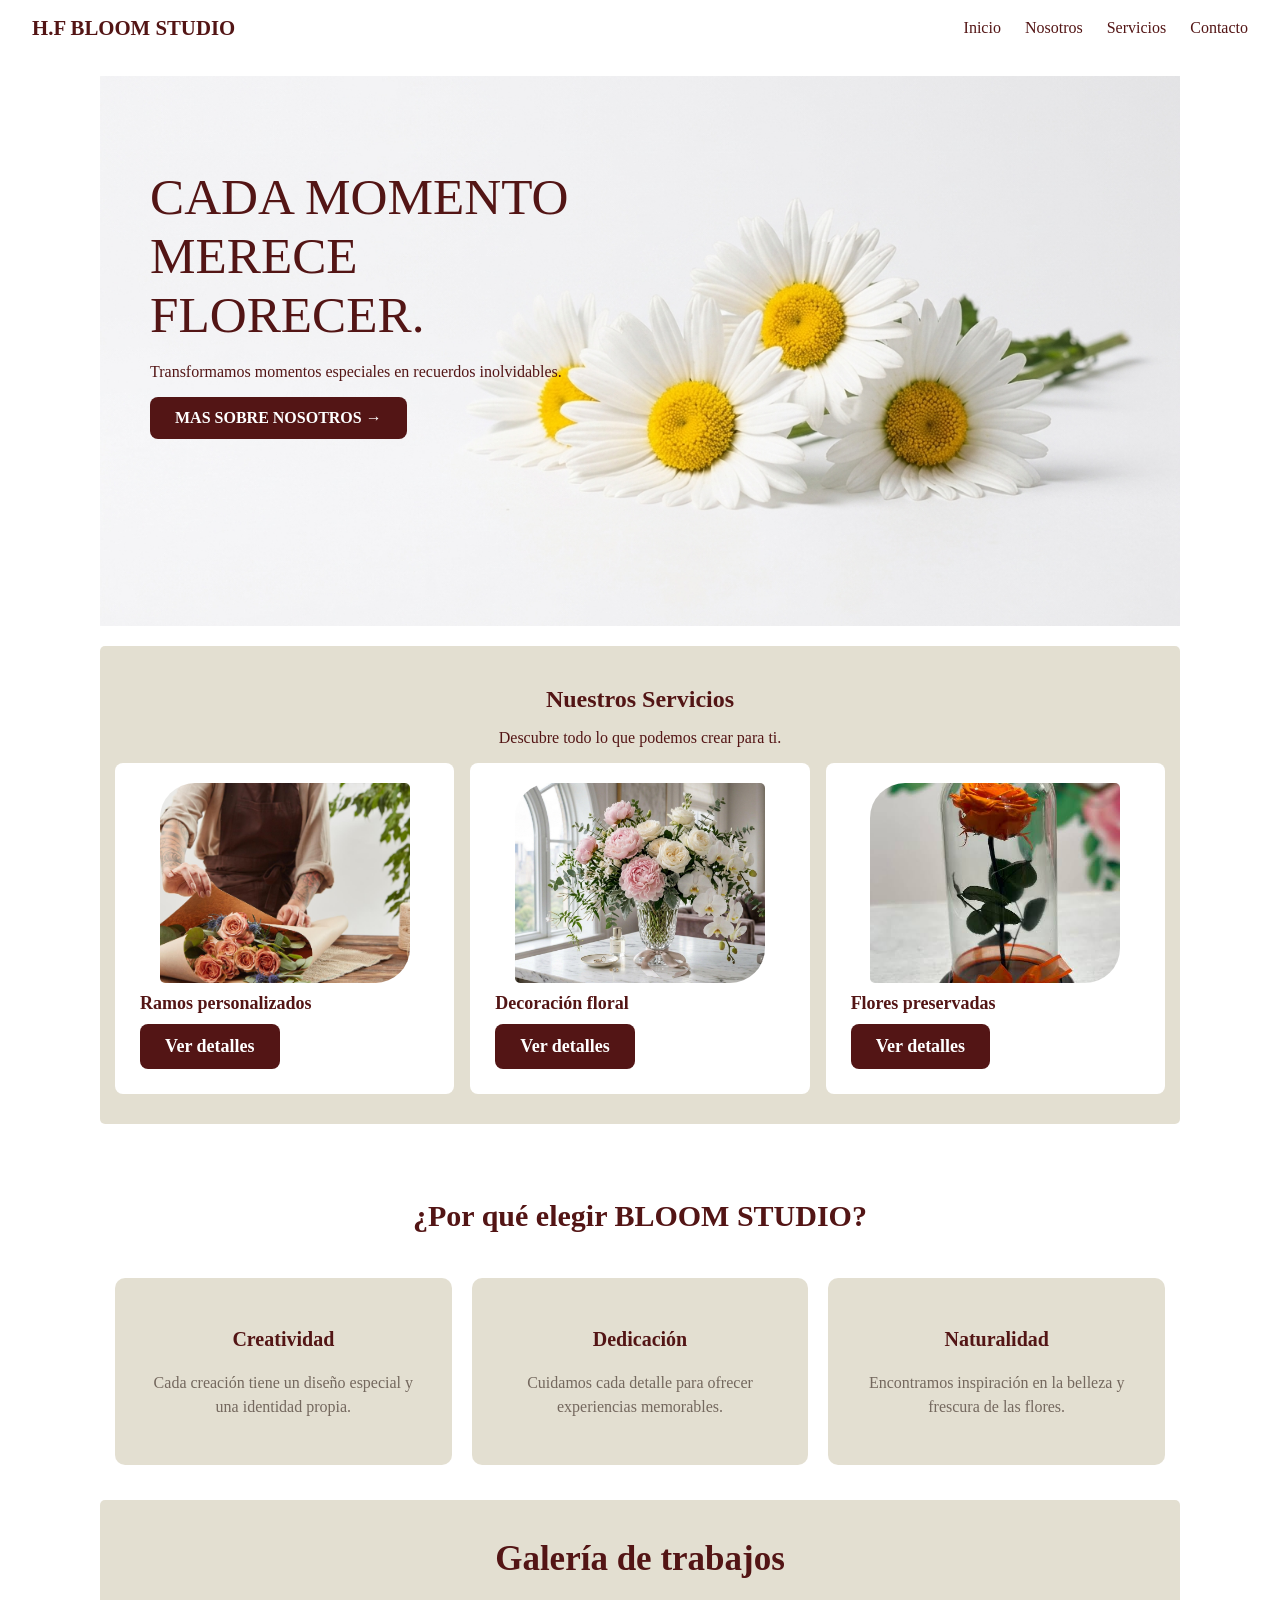
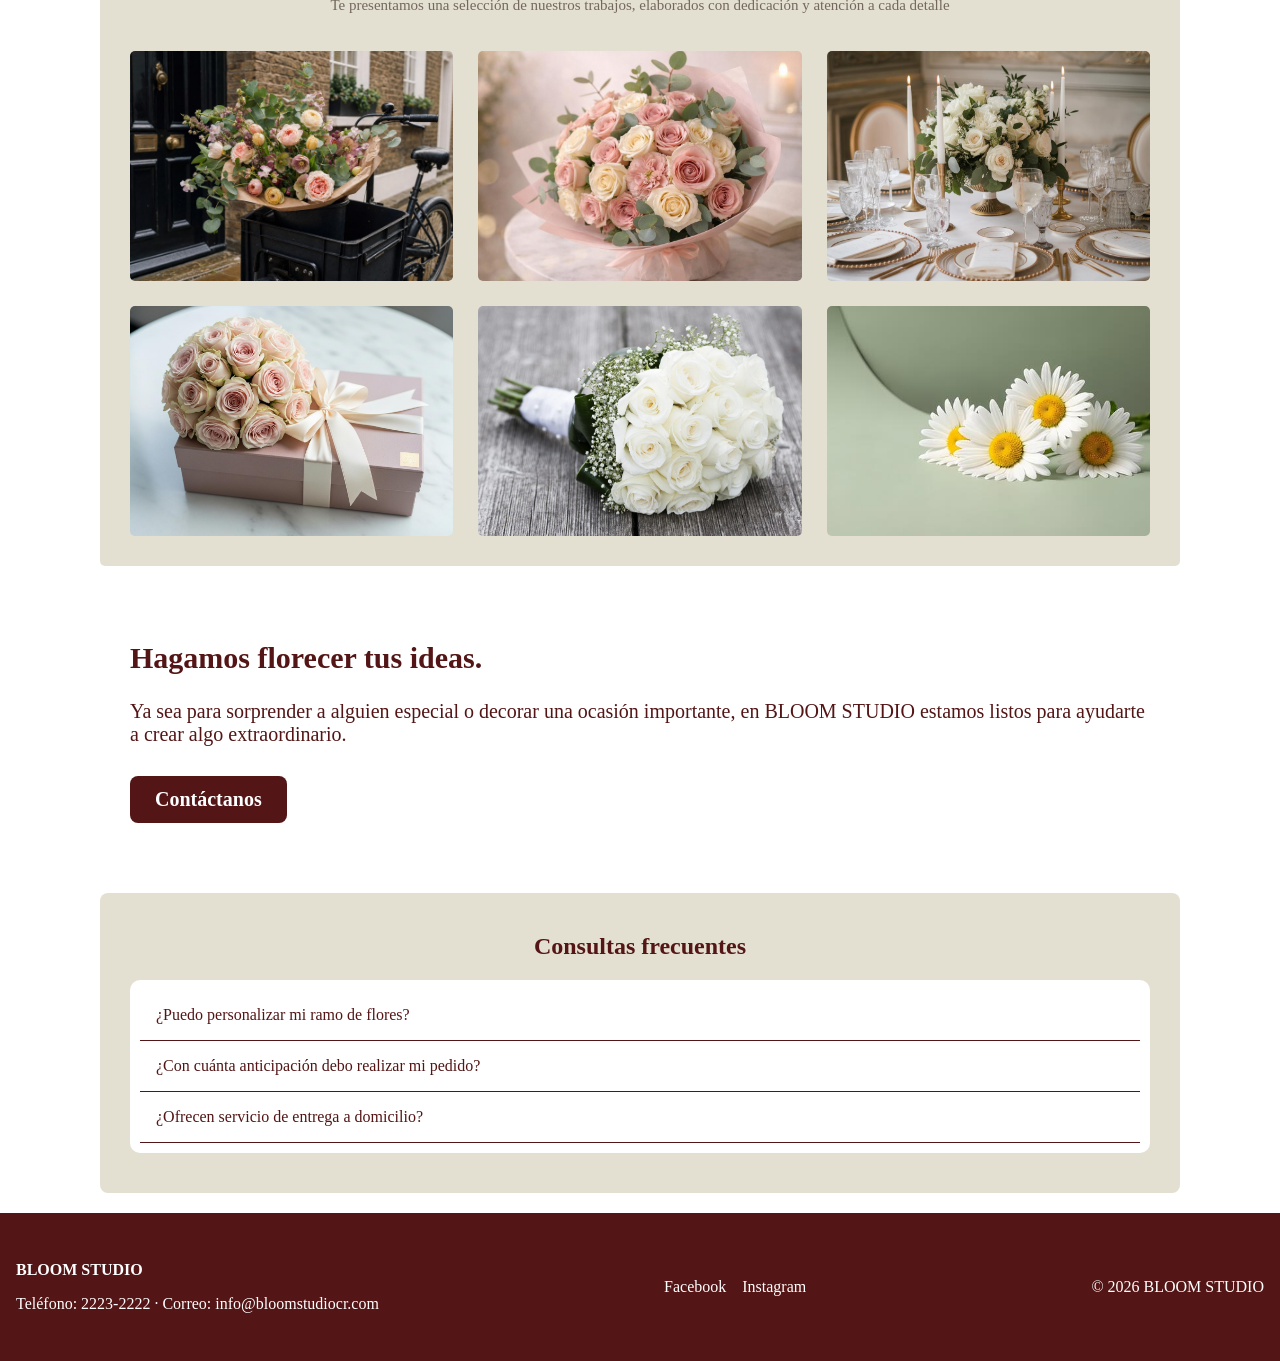
==== commit 3acf247c: "revision de cambios" ====
--- a/index.html
+++ b/index.html
@@ -1,4 +1,3 @@
-<html>
 <!DOCTYPE html>
 <html lang="es">
 
--- a/css/estilos.css
+++ b/css/estilos.css
@@ -1,5 +1,6 @@
 
-/* 1. PALETA DE COLORES Y CONFIGURACION*/
+/* 1. PALETA DE COLORES Y CONFIGURACION
+*/
 
 :root {
     --color-fondo: #ffffff;
@@ -11,10 +12,16 @@
     --ancho-max: 1080px;
 }
 
-/*2. CONFIGURACION GENERAL*/
+
+/* 2. CONFIGURACION GENERAL
+*/
 
 * {
     box-sizing: border-box;
+}
+
+html {
+    scroll-behavior: smooth;
 }
 
 body {
@@ -31,13 +38,16 @@
     padding: 0 1rem;
 }
 
-/*3. ENCABEZADO Y NAVEGACION*/
+
+/* 3. ENCABEZADO Y NAVEGACION
+*/
 
 .header {
     display: flex;
     justify-content: space-between;
     align-items: center;
     padding: 1rem 2rem;
+    position: relative;
 }
 
 .logo {
@@ -46,6 +56,8 @@
     color: var(--color-texto);
     text-decoration: none;
 }
+
+/* MENU */
 
 .menu {
     display: none;
@@ -62,13 +74,14 @@
 .menu a {
     color: var(--color-texto);
     text-decoration: none;
+    transition: color 0.2s;
 }
 
 .menu a:hover {
-    color: var(--color-principal);
-}
-
-/*BOTON DE NAVEGACION */
+    color: var(--color-descripciones);
+}
+
+/* BOTON DE NAVEGACION */
 
 .navegacion {
     display: flex;
@@ -86,10 +99,12 @@
     height: 3px;
     background: var(--color-texto);
     border-radius: 2px;
-    transition: transform .2s, opacity .2s;
-}
-
-/* 4. PORTADA PRINCIPAL BLOOM STUDIO*/
+    transition: transform 0.2s, opacity 0.2s;
+}
+
+
+/* 4. PORTADA PRINCIPAL BLOOM STUDIO
+*/
 
 .portada {
     width: 100%;
@@ -131,7 +146,24 @@
     margin-bottom: 25px;
 }
 
-/* BOTON */
+/* CONTENEDOR DE IMAGEN */
+
+.imagen-portada {
+    width: 100%;
+    display: flex;
+    justify-content: flex-end;
+    align-items: flex-start;
+}
+
+.imagen-portada img {
+    display: block;
+    width: 100%;
+    max-width: 430px;
+    height: 340px;
+    object-fit: cover;
+}
+
+/* BOTON DE PORTADA */
 
 .texto-portada .boton {
     display: inline-block;
@@ -146,26 +178,9 @@
     transform: translateY(-3px);
 }
 
-/* CONTENEDOR DE IMAGEN */
-
-.imagen-portada {
-    width: 100%;
-    display: flex;
-    justify-content: flex-end;
-    align-items: left;
-}
-
-/* IMAGEN PRINCIPAL */
-
-.imagen-portada img {
-    display: block;
-    width: 100%;
-    max-width: 430px;
-    height: 340px;
-    object-fit: cover;
-}
-
-/* 5. SERVICIOS PRINCIPALES*/
+
+/* 5. SERVICIOS PRINCIPALES
+*/
 
 /* CONTENEDOR DE SERVICIOS */
 
@@ -188,8 +203,6 @@
     text-align: center;
 }
 
-/* TITULO DE SERVICIOS */
-
 .contenedor-cards h2 {
     text-align: center;
     margin: 10px 0;
@@ -202,6 +215,7 @@
     display: flex;
     flex-wrap: wrap;
     justify-content: center;
+    align-items: stretch;
     gap: 1rem;
     width: 100%;
     color: var(--color-texto);
@@ -217,6 +231,10 @@
     overflow: hidden;
     transition: transform 0.2s;
     padding-bottom: 15px;
+
+    display: flex;
+    flex-direction: column;
+    align-items: stretch;
 }
 
 /* IMAGENES DE SERVICIOS */
@@ -231,7 +249,7 @@
     border-radius: 35px 5px 35px 5px;
 }
 
-/* TITULOS DE   VICIOS */
+/* TITULOS */
 
 .tarjeta h3 {
     text-align: left;
@@ -251,7 +269,8 @@
 /* BOTONES DE TARJETAS */
 
 .tarjeta .boton {
-    margin: 10px 25px;
+    margin: auto 25px 10px;
+    align-self: flex-start;
     color: var(--color-fondo);
     font-size: 18px;
     background-color: var(--color-texto);
@@ -263,7 +282,9 @@
     transform: translateY(-6px);
 }
 
-/*6. CARACTERISTICAS¿POR QUE ELEGIR BLOOM STUDIO?*/
+
+/* 6. CARACTERISTICAS¿POR QUE ELEGIR BLOOM STUDIO?
+*/
 
 .contenedor-secundario {
     width: 100%;
@@ -301,11 +322,11 @@
     background-color: var(--color-principal);
     padding: 30px;
     border-radius: 10px;
-    margin: 10px;
-    text-align: center;
-}
-
-/* TITULOS DE TARJETAS */
+    margin: 0;
+    text-align: center;
+}
+
+/* TITULOS */
 
 .detalle h3 {
     color: var(--color-texto);
@@ -316,9 +337,14 @@
 
 .detalle p {
     line-height: 1.5;
-}
-
-/* 7. GALERIA DE TRABAJOS*/
+    color: var(--color-descripciones);
+}
+
+
+/* 7. GALERIA DE TRABAJOS
+*/
+
+/* CONTENEDOR */
 
 .contenedor-terciario {
     background-color: var(--color-principal);
@@ -329,7 +355,7 @@
     border-radius: 5px;
 }
 
-/* TITULO DE LA GALERIA */
+/* TITULO */
 
 .contenedor-terciario h2 {
     font-family: 'Times New Roman', serif;
@@ -349,12 +375,12 @@
     line-height: 1.5;
 }
 
-/* ORGANIZACION DE LAS IMAGENES */
+/* ORGANIZACION DE IMAGENES */
 
 .trabajos-realizados {
     display: grid;
-    grid-template-columns: repeat(3, 1fr);
-    gap: 25px;
+    grid-template-columns: 1fr;
+    gap: 20px;
     margin: 20px 0;
 }
 
@@ -380,7 +406,7 @@
     transition: transform 0.4s;
 }
 
-/* EFECTOS AL PASAR EL CURSOR */
+/* EFECTOS */
 
 .decoracion:hover {
     transform: translateY(-5px);
@@ -390,7 +416,11 @@
     transform: scale(1.04);
 }
 
-/* 8. SECCION DE CONTACTO*/
+
+/* 8. SECCION DE CONTACTO
+*/
+
+/* CONTENEDOR */
 
 .contenedor-cuarto {
     width: 100%;
@@ -429,7 +459,11 @@
     transform: scale(1.05);
 }
 
-/* 9. PREGUNTAS FRECUENTES*/
+
+/* 9. PREGUNTAS FRECUENTES Y ACORDEON
+*/
+
+/* CONTENEDOR */
 
 .preguntas {
     width: 100%;
@@ -440,6 +474,12 @@
     border-radius: 8px;
 }
 
+/* TITULO */
+
+.preguntas h2 {
+    text-align: center;
+}
+
 /* ACORDEON */
 
 .accordion {
@@ -449,17 +489,15 @@
     border-radius: 10px;
 }
 
-.accordion h2 {
-    text-align: center;
-}
-
 /* TITULOS DE LAS PREGUNTAS */
 
 .accordion .titulo {
     width: 100%;
     padding: 1rem;
     text-align: left;
+    font-family: inherit;
     font-size: 1rem;
+    color: var(--color-texto);
     background: var(--color-fondo);
     border: 0;
     border-bottom: 1px solid var(--color-texto);
@@ -477,7 +515,59 @@
     display: block;
 }
 
-/* 10. REDES SOCIALES Y FOOTER*/
+
+/* 10. FORMULARIO DE CONTACTO
+*/
+
+.formulario {
+    display: flex;
+    flex-direction: column;
+    gap: 12px;
+    width: 100%;
+    max-width: 650px;
+    margin: 25px auto;
+    text-align: left;
+}
+
+.formulario label {
+    font-weight: bold;
+    color: var(--color-texto);
+}
+
+.formulario input,
+.formulario textarea,
+.formulario select {
+    width: 100%;
+    padding: 12px;
+    border: 1px solid var(--color-principal);
+    border-radius: 5px;
+    background-color: var(--color-fondo);
+    color: var(--color-texto);
+    font-family: inherit;
+    font-size: 16px;
+}
+
+.formulario textarea {
+    resize: vertical;
+}
+
+.formulario input:focus,
+.formulario textarea:focus,
+.formulario select:focus {
+    outline: 2px solid var(--color-texto);
+}
+
+.formulario .boton {
+    cursor: pointer;
+    border: none;
+    align-self: flex-start;
+    margin: 10px 0;
+}
+
+
+/* 
+11. REDES SOCIALES Y FOOTER
+*/
 
 /* REDES SOCIALES */
 
@@ -508,14 +598,151 @@
     text-align: center;
 }
 
-/* 11. ADAPTACION PARA TABLETS*/
-
-@media (min-width: 701px) {
-
-    /* DOS TARJETAS POR FILA */
+
+/* 
+12. ADAPTACION PARA CELULARES
+HASTA 500 PX
+*/
+
+@media (max-width: 500px) {
+
+    /* PORTADA */
+
+    .portada {
+        min-height: 450px;
+        padding: 30px 20px;
+        justify-content: center;
+        text-align: center;
+    }
+
+    .texto-portada {
+        width: 100%;
+        max-width: 100%;
+    }
+
+    .texto-portada h1 {
+        font-size: 2rem;
+    }
+
+    .texto-portada p {
+        font-size: 16px;
+        margin: 0 auto 25px;
+    }
+
+    .imagen-portada {
+        justify-content: center;
+    }
+
+    .imagen-portada img {
+        height: 260px;
+    }
+
+    /* SERVICIOS */
+
+    .contenedor-cards {
+        padding: 20px 10px;
+    }
+
+    /* GALERIA */
+
+    .contenedor-terciario {
+        padding: 25px 15px;
+        margin: 20px auto;
+    }
+
+    .contenedor-terciario h2 {
+        font-size: 27px;
+    }
+
+    .trabajos-realizados {
+        grid-template-columns: 1fr;
+        gap: 20px;
+    }
+
+    .decoracion img {
+        height: 260px;
+    }
+
+    /* CONTACTO */
+
+    .contenedor-cuarto {
+        padding: 20px;
+        font-size: 18px;
+    }
+
+}
+
+
+/* 
+13. ADAPTACION PARA TABLETS
+DESDE 501 PX HASTA 990 PX
+*/
+
+@media (min-width: 501px) {
+
+    /* PORTADA */
+
+    .portada {
+        padding: 40px 30px;
+    }
+
+    .texto-portada h1 {
+        font-size: 2.3rem;
+    }
+
+    /* SERVICIOS: DOS TARJETAS POR FILA */
 
     .tarjeta {
         width: calc(50% - 0.5rem);
+    }
+
+    /* GALERIA: DOS COLUMNAS */
+
+    .trabajos-realizados {
+        grid-template-columns: repeat(2, 1fr);
+        gap: 18px;
+    }
+
+}
+
+
+/* 
+14. ADAPTACION PARA COMPUTADORAS
+DESDE 991 PX*/
+
+@media (min-width: 991px) {
+
+    /* MENU */
+
+    .menu {
+        display: block;
+    }
+
+    .navegacion {
+        display: none;
+    }
+
+    /* PORTADA */
+
+    .portada {
+        padding: 50px;
+    }
+
+    .texto-portada h1 {
+        font-size: 3.2rem;
+    }
+
+    /* SERVICIOS: TRES TARJETAS POR FILA */
+
+    .tarjeta {
+        width: calc(33.333% - 0.67rem);
+    }
+
+    /* GALERIA: TRES COLUMNAS */
+
+    .trabajos-realizados {
+        grid-template-columns: repeat(3, 1fr);
+        gap: 25px;
     }
 
     /* FOOTER */
@@ -526,114 +753,8 @@
         align-items: center;
         text-align: left;
     }
-}
-
-/* 12. ADAPTACION PARA COMPUTADORAS*/
-
-@media (min-width: 991px) {
-
-    /* MENU */
-
-    .menu {
-        display: block;
-    }
-
-    .navegacion {
-        display: none;
-    }
-
-    /* TRES TARJETAS POR FILA */
-
-    .tarjeta {
-        width: calc(33.333% - 0.67rem);
-    }
-}
-
-/* 13. ADAPTACION PARA TABLETS Y CELULARES*/
-
-@media (max-width: 700px) {
-
-    /* PORTADA */
-
-    .portada {
-        grid-template-columns: 1fr;
-        padding: 35px 25px;
-        gap: 25px;
-        text-align: center;
-    }
-
-    .texto-portada {
-        max-width: 100%;
-    }
-
-    .texto-portada h1 {
-        font-size: 2.3rem;
-    }
-
-    .texto-portada p {
-        margin: 0 auto 25px;
-    }
-
-    .imagen-portada {
-        justify-content: center;
-    }
-
-    .imagen-portada img {
-        height: 280px;
-    }
-
-    /* GALERIA */
-
-    .trabajos-realizados {
-        grid-template-columns: repeat(2, 1fr);
-        gap: 18px;
-    }
-}
-
-/*ADAPTACION PARA CELULARES PEQUEÑOS */
-
-@media (max-width: 500px) {
-
-    /* PORTADA */
-
-    .portada {
-        padding: 30px 20px;
-    }
-
-    .texto-portada h1 {
-        font-size: 2rem;
-    }
-
-    .imagen-portada img {
-        height: 260px;
-    }
-
-    /* GALERIA */
-
-    .contenedor-terciario {
-        padding: 25px 15px;
-        margin: 20px auto;
-    }
-
-    .contenedor-terciario h2 {
-        font-size: 27px;
-    }
-
-    .trabajos-realizados {
-        grid-template-columns: 1fr;
-        gap: 20px;
-    }
-
-    .decoracion img {
-        height: 260px;
-    }
-
-    /* SERVICIOS */
-
-    .contenedor-cards {
-        padding: 20px 10px;
-        border-width: 5px;
-    }
-}
-
-
+
+}
+
+
+
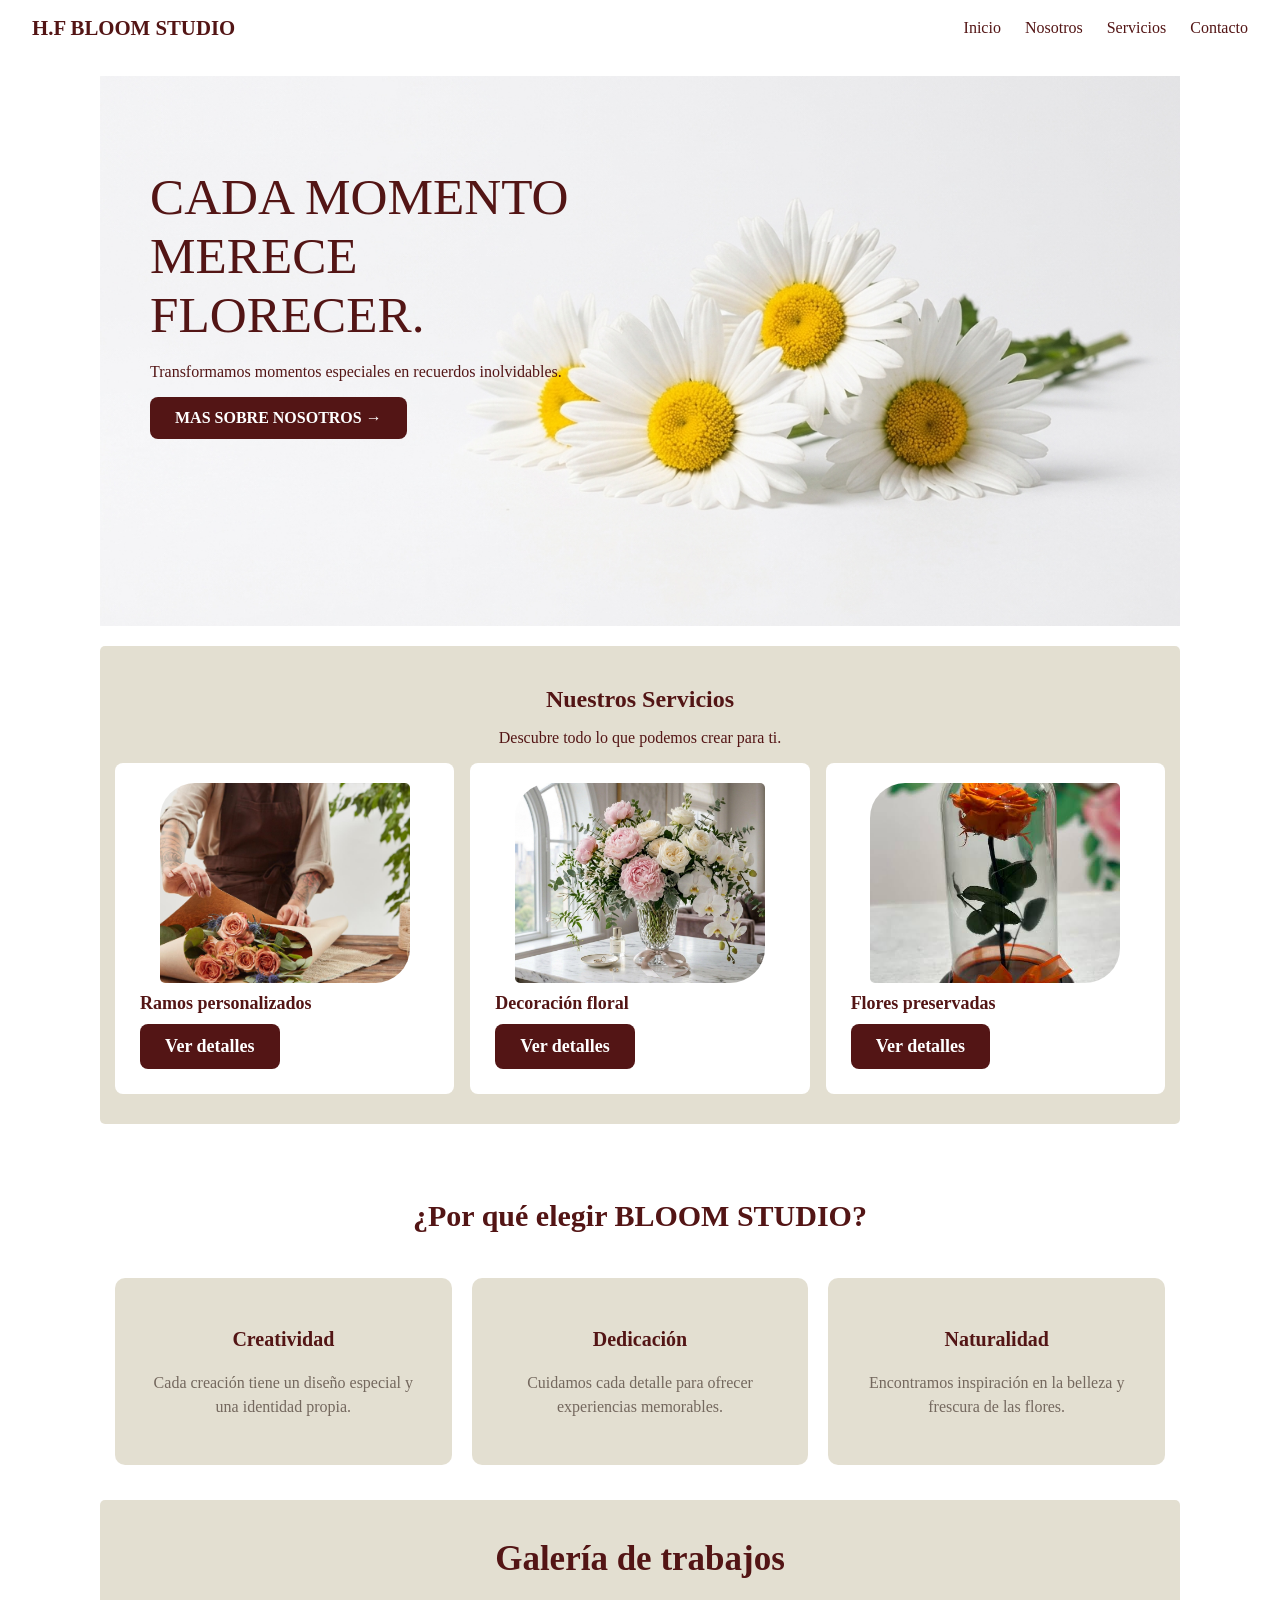
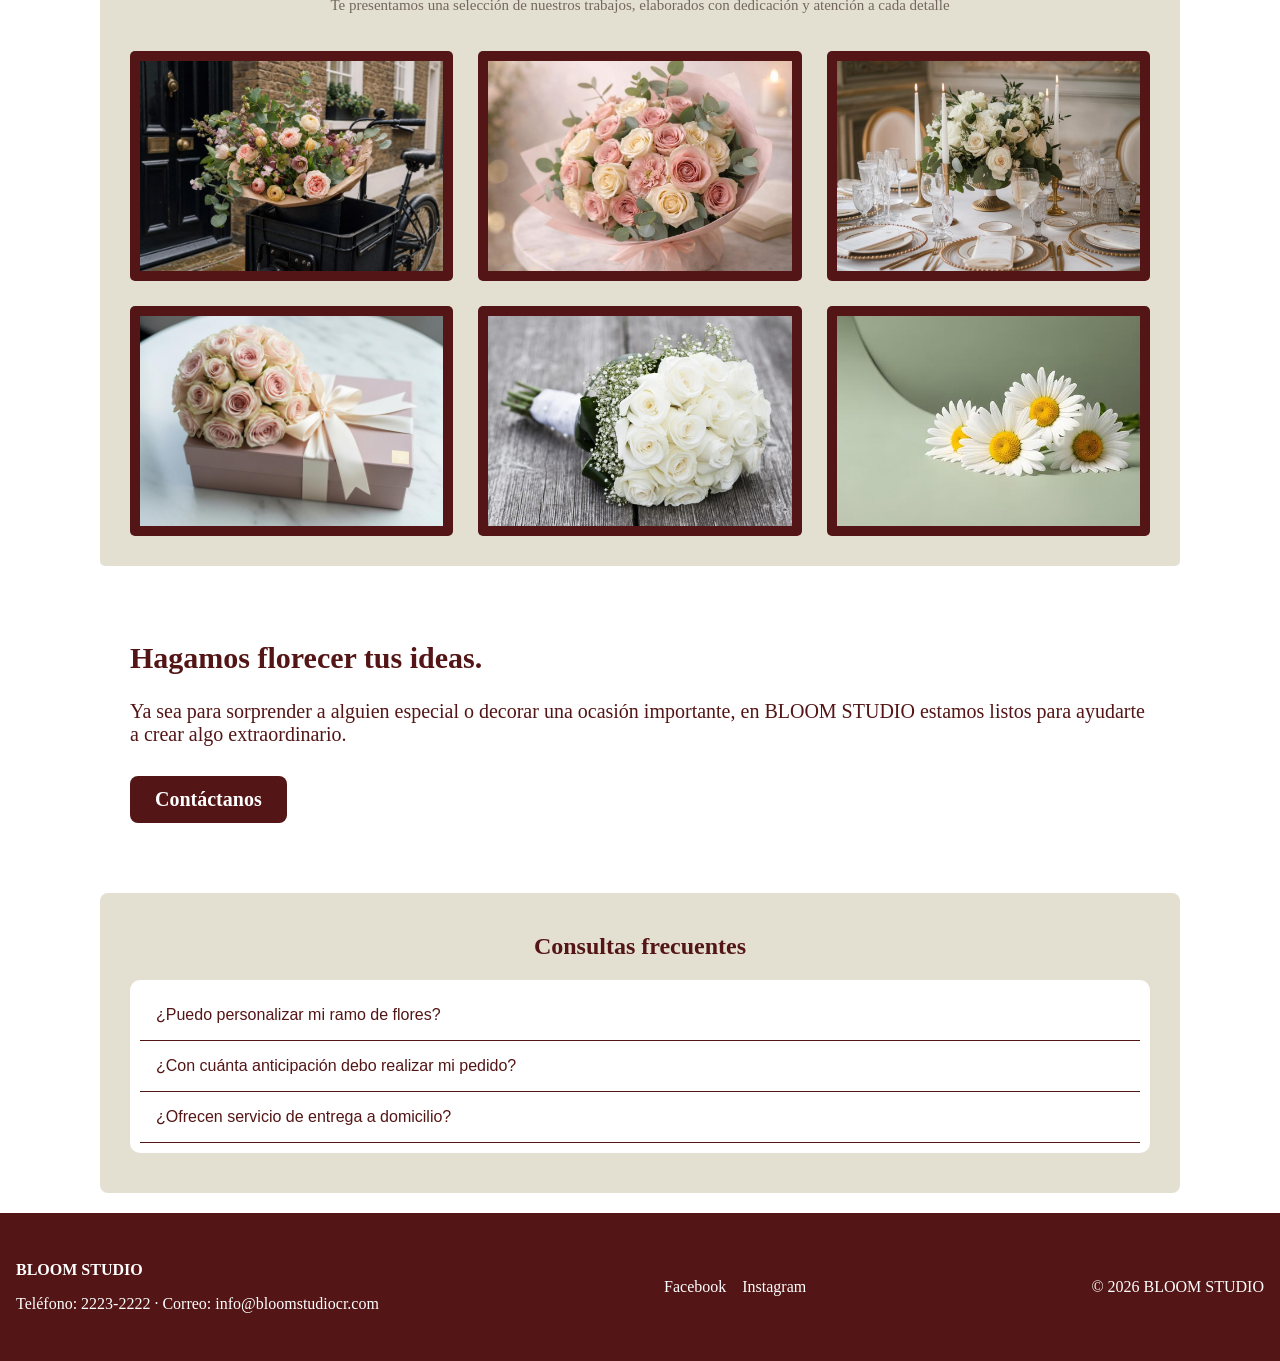
==== commit 77e48e18: "ajuste en formulario" ====
--- a/index.html
+++ b/index.html
@@ -4,7 +4,7 @@
 <head>
     <meta charset="UTF-8">
     <meta name="viewport" content="width=device-width, initial-scale=1.0">
-    <title>BLOOM ST</title>
+    <title>INICIO | BLOOM STUDIO</title>
     <link rel="stylesheet" href="./css/estilos.css">
 </head>
 
--- a/css/estilos.css
+++ b/css/estilos.css
@@ -5,7 +5,6 @@
 :root {
     --color-fondo: #ffffff;
     --color-principal: #ded9c9d7;
-    --color-tarjetas: #D8DED4;
     --color-texto: #531515;
     --color-texto2: #ffffff;
     --color-descripciones: #74685e;
@@ -116,17 +115,16 @@
     display: wrap;
     align-items: center;
 
-    background-image: url("../img/image_218b529e.jpg");
-    background-size: cover;
-    background-position: center;
-    background-repeat: no-repeat;
-
-    position: relative;
+    background-image: url("../img/image_218b529e.jpg"); /*Esto se utiliza para colocar la imagen de fondo*/
+    background-size: cover; /*Se usa cover para indicar que tome todo el espacio de la seccion portada*/
+    background-position: center; /*de manera directa para que se posicione en el centro de la seccion*/
+    background-repeat: no-repeat;/*no duplica imagenes*/
+    position: relative;/*adaptativa*/
 }
 
 .texto-portada {
     position: relative;
-    z-index: 2;
+    z-index: 2;/*Es para definir la sobre posicion de los registros adelante o atras*/
     width: 50%;
     max-width: 450px;
 }
@@ -151,8 +149,6 @@
 .imagen-portada {
     width: 100%;
     display: flex;
-    justify-content: flex-end;
-    align-items: flex-start;
 }
 
 .imagen-portada img {
@@ -160,13 +156,13 @@
     width: 100%;
     max-width: 430px;
     height: 340px;
-    object-fit: cover;
+    object-fit: cover; /*Se define para que llene el espacio del contenedor sin deformarse*/
 }
 
 /* BOTON DE PORTADA */
 
 .texto-portada .boton {
-    display: inline-block;
+    display: inline-block;/*Permite que se coloquen a la par entre textos*/
     padding: 13px 25px;
     background-color: var(--color-texto);
     color: var(--color-texto2);
@@ -175,12 +171,11 @@
 }
 
 .texto-portada .boton:hover {
-    transform: translateY(-3px);
-}
-
-
-/* 5. SERVICIOS PRINCIPALES
-*/
+    transform: translateY(-3px);/*genera un desplasamiento hacia arriba al poner el raton sobre el boton*/
+}
+
+
+/* 5. SERVICIOS PRINCIPALES*/
 
 /* CONTENEDOR DE SERVICIOS */
 
@@ -231,10 +226,10 @@
     overflow: hidden;
     transition: transform 0.2s;
     padding-bottom: 15px;
-
     display: flex;
     flex-direction: column;
     align-items: stretch;
+    
 }
 
 /* IMAGENES DE SERVICIOS */
@@ -310,7 +305,7 @@
 .detalle {
     display: flex;
     flex-wrap: wrap;
-    justify-content: space-between;
+    justify-content: space-between; /*con esta propiedad se realiza que sea adaptativo*/
     gap: 20px;
     color: var(--color-texto);
 }
@@ -389,7 +384,6 @@
 .decoracion {
     width: 100%;
     max-width: none;
-    background-color: transparent;
     border-radius: 5px;
     overflow: hidden;
     transition: transform 0.3s;
@@ -404,16 +398,17 @@
     object-fit: cover;
     border-radius: 3px;
     transition: transform 0.4s;
+    border: 10px solid var(--color-texto); 
 }
 
 /* EFECTOS */
 
 .decoracion:hover {
-    transform: translateY(-5px);
+    transform: translateY(-6px);
 }
 
 .decoracion:hover img {
-    transform: scale(1.04);
+    transform: scale(1.15);
 }
 
 
@@ -495,7 +490,6 @@
     width: 100%;
     padding: 1rem;
     text-align: left;
-    font-family: inherit;
     font-size: 1rem;
     color: var(--color-texto);
     background: var(--color-fondo);
@@ -543,12 +537,11 @@
     border-radius: 5px;
     background-color: var(--color-fondo);
     color: var(--color-texto);
-    font-family: inherit;
     font-size: 16px;
 }
 
 .formulario textarea {
-    resize: vertical;
+    resize: vertical; /*reorganizacion*/
 }
 
 .formulario input:focus,
@@ -607,44 +600,34 @@
 @media (max-width: 500px) {
 
     /* PORTADA */
-
     .portada {
         min-height: 450px;
         padding: 30px 20px;
         justify-content: center;
         text-align: center;
     }
-
     .texto-portada {
         width: 100%;
         max-width: 100%;
     }
-
     .texto-portada h1 {
         font-size: 2rem;
     }
-
     .texto-portada p {
         font-size: 16px;
         margin: 0 auto 25px;
     }
-
     .imagen-portada {
         justify-content: center;
     }
-
     .imagen-portada img {
         height: 260px;
     }
-
     /* SERVICIOS */
-
     .contenedor-cards {
         padding: 20px 10px;
     }
-
     /* GALERIA */
-
     .contenedor-terciario {
         padding: 25px 15px;
         margin: 20px auto;
@@ -664,7 +647,6 @@
     }
 
     /* CONTACTO */
-
     .contenedor-cuarto {
         padding: 20px;
         font-size: 18px;
@@ -705,11 +687,12 @@
 
 }
 
-
 /* 
 14. ADAPTACION PARA COMPUTADORAS
 DESDE 991 PX*/
-
+@media (min-width: 701px) { .tarjeta { width: calc(50% - .5rem); } 
+
+}
 @media (min-width: 991px) {
 
     /* MENU */
